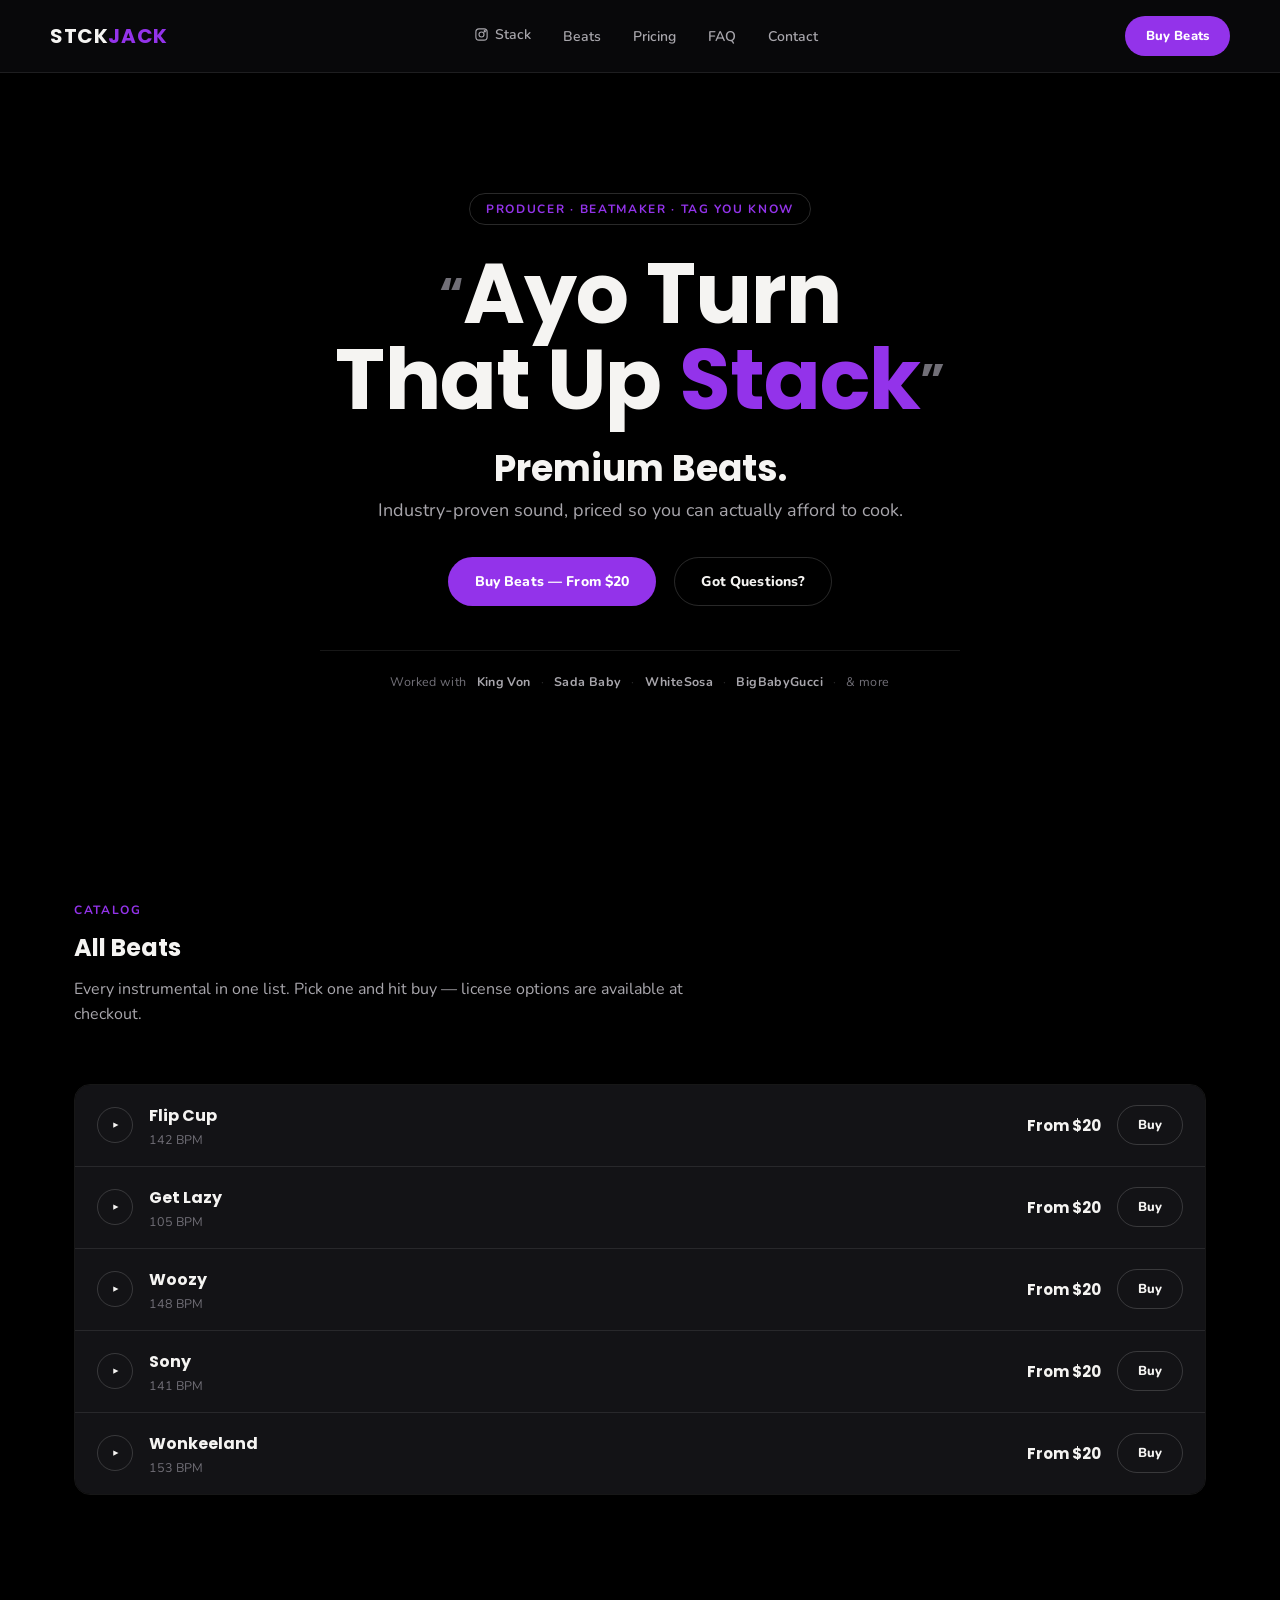
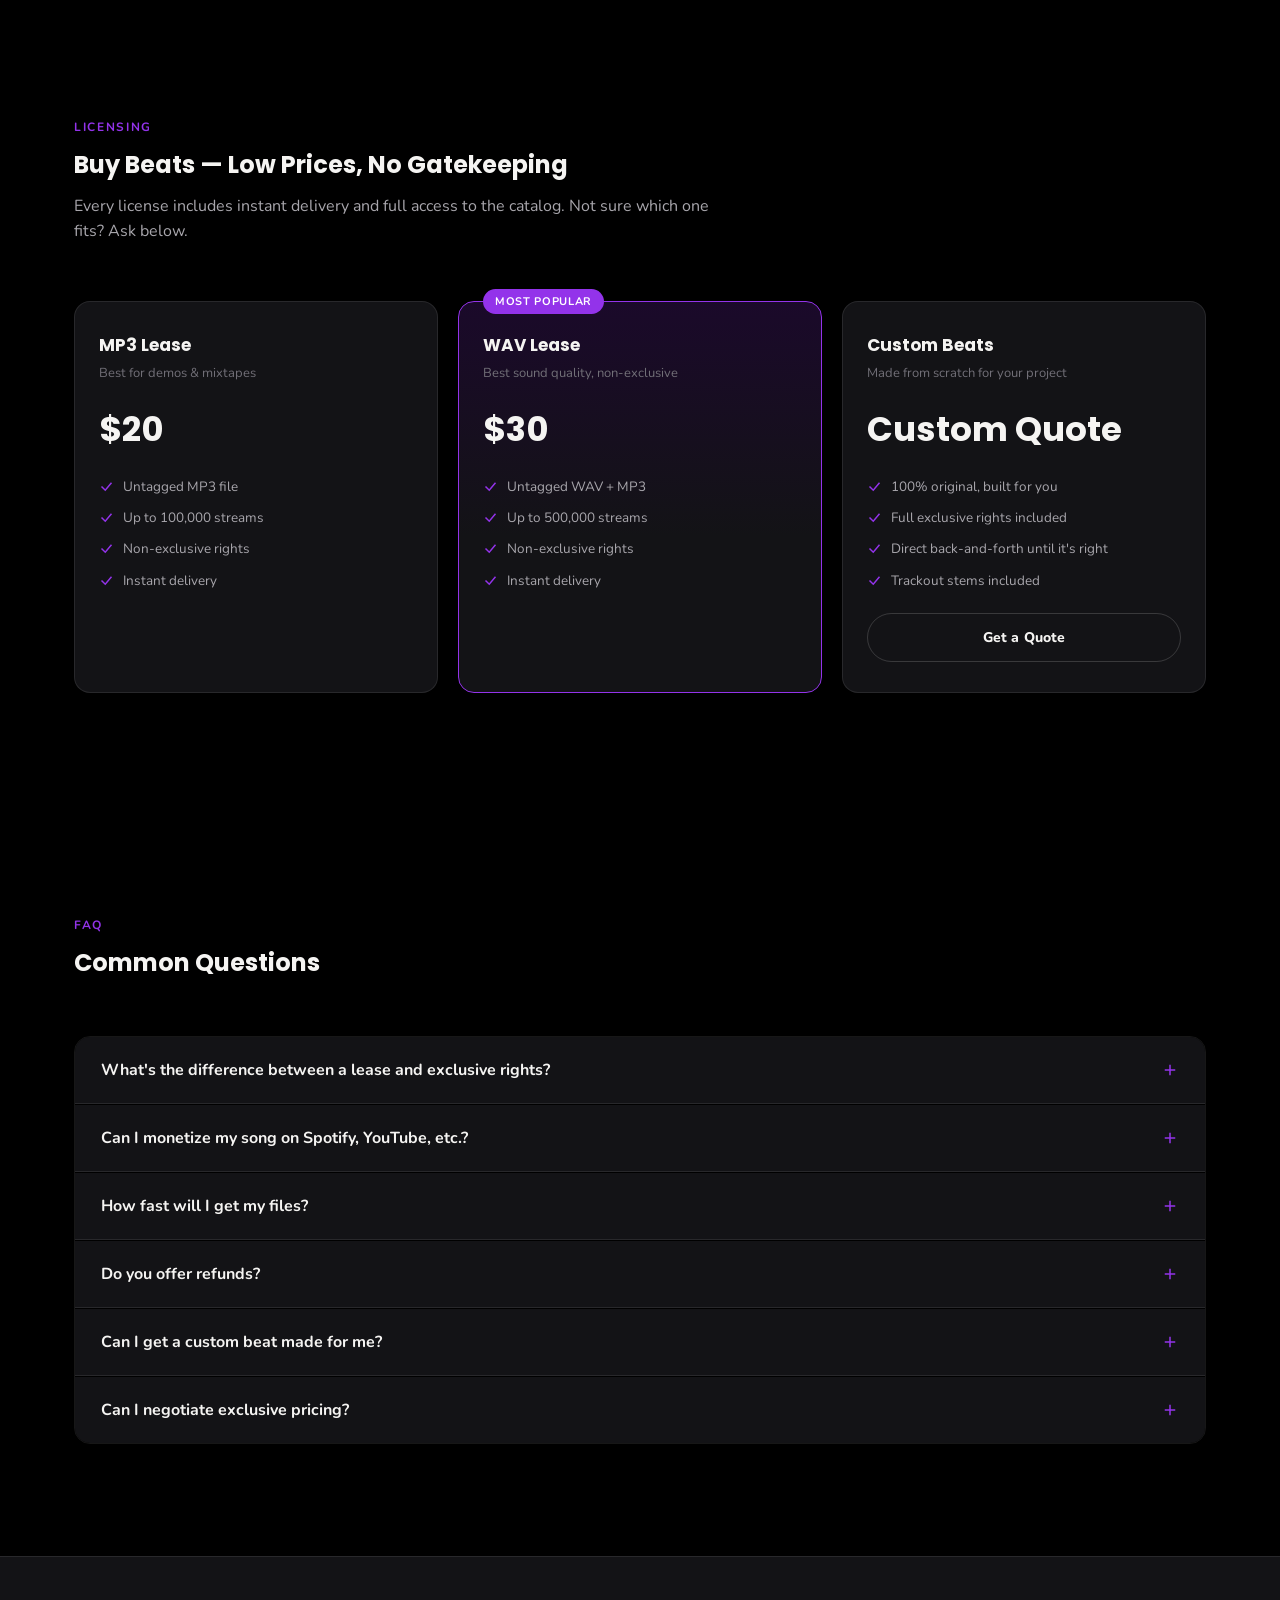
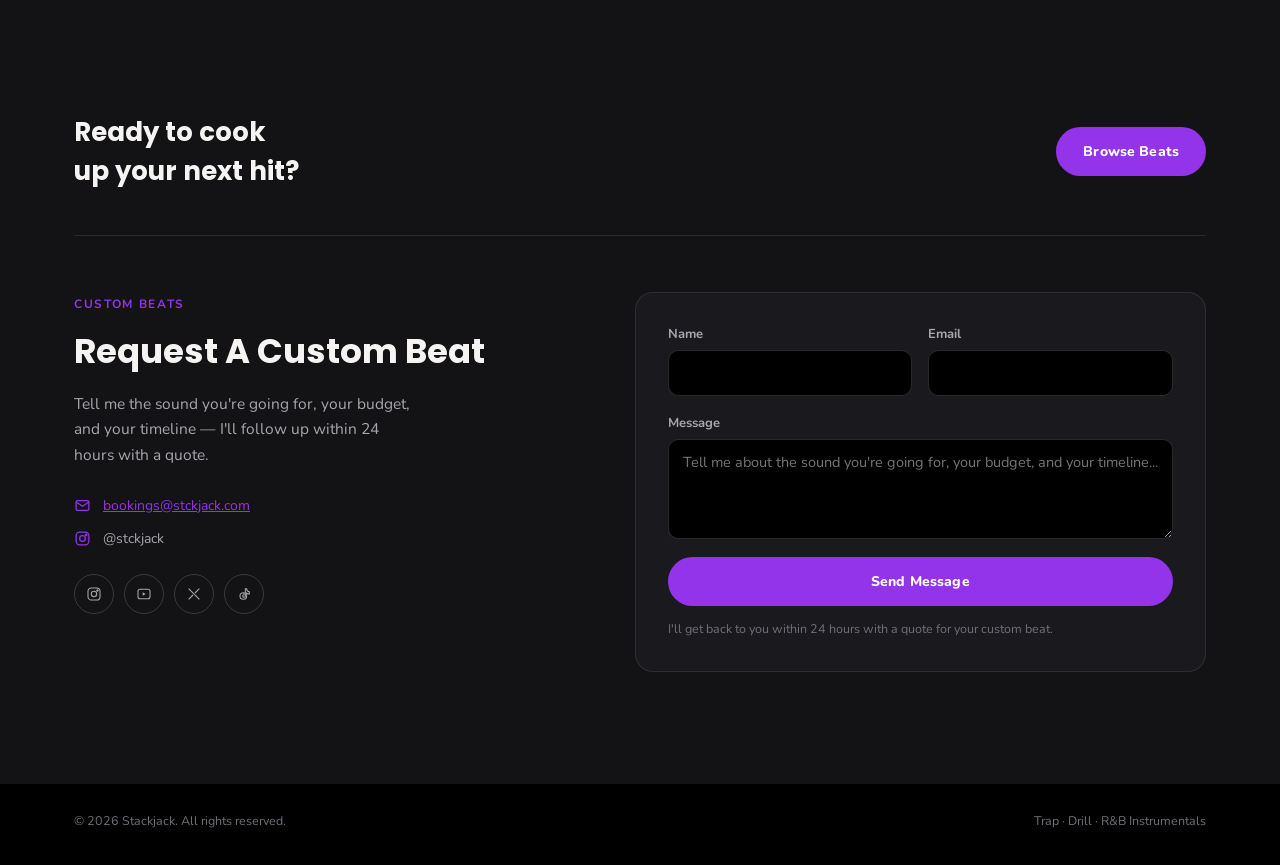
==== index.html @ c74adf78 "Replace placeholder catalog with real tracks and playable previews Swaps the 6 placeholder beats for" ====
<!doctype html>
<html lang="en">
<head>
<meta charset="utf-8">
<meta name="viewport" content="width=device-width, initial-scale=1">
<title>Stackjack Beats</title>
<meta name="description" content="Trap, drill &amp; R&amp;B beats. Low prices, industry-proven sound.">
<link rel="preconnect" href="https://fonts.googleapis.com">
<link rel="stylesheet" href="https://fonts.googleapis.com/css2?family=Poppins:wght@500;600;700;800&family=Nunito:wght@400;600;700;800&display=swap">
<style>
  :root{
    --ink:#000000;
    --panel:#131316;
    --card:#1a1a1e;
    --card-hover:#1f1f24;
    --line:rgba(255,255,255,.09);
    --line-strong:rgba(255,255,255,.16);
    --paper:#f5f4f2;
    --smoke:#a8a6ac;
    --ash:#716f77;
    --accent:#9333ea;
    --accent-soft:rgba(147,51,234,.18);
    --on-accent:#ffffff;
    --success:#3ecf8e;
    --error:#ff6a5c;
    --disp:'Poppins',system-ui,sans-serif;
    --body:'Nunito',system-ui,sans-serif;
    --mono:'Nunito',system-ui,sans-serif;
    --max:1180px;
  }
  *{box-sizing:border-box;}
  html{scroll-behavior:smooth;}
  body{
    margin:0;
    background:var(--ink);
    color:var(--paper);
    font-family:var(--body);
    -webkit-font-smoothing:antialiased;
  }
  @media (prefers-reduced-motion: reduce){
    html{scroll-behavior:auto;}
    *{animation-duration:0.001ms !important; transition-duration:0.001ms !important;}
  }
  h1,h2,h3{font-family:var(--disp); margin:0; text-wrap:balance;}
  p{margin:0;}
  a{color:var(--accent);}
  img,svg{display:block; max-width:100%;}
  button{font-family:inherit;}
  ::selection{background:var(--accent); color:var(--on-accent);}
  :focus-visible{outline:2px solid var(--accent); outline-offset:3px; border-radius:4px;}

  .eyebrow{
    font-family:var(--mono);
    font-size:12px;
    letter-spacing:.14em;
    text-transform:uppercase;
    color:var(--accent);
    font-weight:700;
  }
  .wrap{max-width:var(--max); margin:0 auto; padding:0 24px;}
  .section{padding:112px 24px;}
  .section-head{display:flex; flex-direction:column; gap:12px; max-width:640px; margin-bottom:56px;}
  .section-head p{color:var(--smoke); font-size:16px; line-height:1.6;}

  /* buttons */
  .btn{
    display:inline-flex; align-items:center; justify-content:center; gap:8px;
    border-radius:999px; font-weight:800; font-size:14px; letter-spacing:.01em;
    padding:14px 26px; border:1px solid transparent; cursor:pointer;
    text-decoration:none; white-space:nowrap;
    transition:transform .15s ease, filter .15s ease, border-color .15s ease, background .15s ease, color .15s ease;
  }
  .btn-primary{background:var(--accent); color:var(--on-accent);}
  .btn-primary:hover{filter:brightness(1.1); transform:translateY(-1px);}
  .btn-ghost{background:transparent; color:var(--paper); border-color:var(--line-strong);}
  .btn-ghost:hover{border-color:var(--accent); color:var(--accent);}
  .btn-sm{padding:10px 20px; font-size:13px;}
  .btn-block{width:100%;}
  .btn[disabled]{opacity:.6; cursor:not-allowed; transform:none !important;}

  /* nav */
  .nav{
    position:sticky; top:0; z-index:50;
    display:flex; align-items:center; justify-content:space-between;
    padding:16px 24px; background:rgba(11,11,13,.78); backdrop-filter:blur(10px);
    border-bottom:1px solid var(--line);
  }
  .nav-inner{max-width:var(--max); margin:0 auto; width:100%; display:flex; align-items:center; justify-content:space-between;}
  .logo{font-family:var(--disp); font-weight:700; font-size:20px; letter-spacing:.03em; text-decoration:none;}
  .logo .a{color:var(--paper);}
  .logo .b{color:var(--accent);}
  .nav-links{display:flex; align-items:center; gap:32px; list-style:none; margin:0; padding:0;}
  .nav-links a{color:var(--smoke); text-decoration:none; font-size:14px; font-weight:600;}
  .nav-links a:hover{color:var(--paper);}
  .nav-ig{display:inline-flex; align-items:center; gap:6px;}
  .nav-right{display:flex; align-items:center; gap:24px;}
  .nav-toggle{display:none; background:none; border:none; color:var(--paper); padding:6px;}

  /* hero */
  .hero{
    position:relative; overflow:hidden;
    padding:120px 24px 100px;
    background:var(--ink);
  }
  .hero-inner{position:relative; max-width:800px; margin:0 auto; text-align:center; display:flex; flex-direction:column; align-items:center; gap:26px;}
  .hero-badge{
    display:inline-flex; align-items:center; gap:8px; padding:7px 16px;
    border:1px solid var(--line-strong); border-radius:999px;
  }
  .hero-headline{
    font-size:clamp(40px, 7.4vw, 84px); font-weight:700; line-height:1.02; letter-spacing:-.01em;
  }
  .hero-headline .q{color:var(--ash); font-size:.55em; vertical-align:.28em;}
  .hero-headline .hit{color:var(--accent);}
  .hero-sub{font-size:18px; line-height:1.6; color:var(--smoke); max-width:560px;}
  .hero-sub-lead{
    display:inline-block; margin-bottom:6px;
    font-family:var(--disp); font-size:clamp(26px, 3.6vw, 36px); font-weight:700;
    color:var(--paper); line-height:1.15;
  }
  .hero-ctas{display:flex; align-items:center; gap:18px; flex-wrap:wrap; justify-content:center; margin-top:6px;}
  .hero-cred{
    display:flex; align-items:center; gap:10px; flex-wrap:wrap; justify-content:center;
    font-family:var(--mono); font-size:12.5px; letter-spacing:.03em; color:var(--ash);
    margin-top:18px; padding-top:22px; border-top:1px solid var(--line); width:100%; max-width:640px;
  }
  .hero-cred b{color:var(--smoke); font-weight:700;}
  .hero-cred .dot{color:var(--line-strong);}

  /* beats list */
  .beats-list{display:flex; flex-direction:column; border:1px solid var(--line); border-radius:16px; overflow:hidden;}
  .beat-row{
    display:flex; align-items:center; gap:16px;
    padding:18px 22px; background:var(--panel); border-bottom:1px solid var(--line);
  }
  .beat-row:last-child{border-bottom:none;}
  .beat-row-play{
    flex-shrink:0; width:36px; height:36px; border-radius:50%;
    border:1.5px solid var(--line-strong); color:var(--paper);
    background:transparent; padding:0; cursor:pointer;
    display:flex; align-items:center; justify-content:center;
    transition:border-color .15s ease, color .15s ease;
  }
  .beat-row-play:hover{border-color:var(--accent); color:var(--accent);}
  .beat-row-info{flex:1; min-width:0; display:flex; flex-direction:column; gap:3px;}
  .beat-row-title{font-family:var(--disp); font-weight:700; font-size:16px; color:var(--paper);}
  .beat-row-tags{font-size:12.5px; color:var(--ash);}
  .beat-row-price{font-family:var(--disp); font-weight:700; font-size:15px; color:var(--paper); white-space:nowrap;}

  /* pricing */
  .pricing-grid{display:grid; grid-template-columns:repeat(3, minmax(0,1fr)); gap:20px;}
  .price-card{
    position:relative; background:var(--panel); border:1px solid var(--line); border-radius:16px;
    padding:30px 24px; display:flex; flex-direction:column; gap:22px;
  }
  .price-card.featured{border-color:var(--accent); background:linear-gradient(180deg, var(--accent-soft), var(--panel) 60%);}
  .price-tag{
    position:absolute; top:-13px; left:24px; background:var(--accent); color:var(--on-accent);
    font-family:var(--mono); font-size:11px; font-weight:700; letter-spacing:.06em;
    padding:5px 12px; border-radius:999px; text-transform:uppercase;
  }
  .price-head h3{font-size:17px; font-weight:700; margin-bottom:6px;}
  .price-head .note{font-size:13px; color:var(--ash);}
  .price-amount{font-family:var(--disp); font-size:34px; font-weight:700;}
  .price-amount span{font-family:var(--body); font-size:14px; color:var(--ash); font-weight:600;}
  .price-features{list-style:none; margin:0; padding:0; display:flex; flex-direction:column; gap:11px;}
  .price-features li{display:flex; align-items:flex-start; gap:9px; font-size:13.5px; color:var(--smoke); line-height:1.5;}
  .price-features svg{flex-shrink:0; margin-top:2px; color:var(--accent);}

  /* faq */
  .faq-list{display:flex; flex-direction:column; gap:1px; border:1px solid var(--line); border-radius:16px; overflow:hidden;}
  .faq-item{background:var(--panel); border-bottom:1px solid var(--line);}
  .faq-item:last-child{border-bottom:none;}
  .faq-q{
    width:100%; text-align:left; background:none; border:none; color:var(--paper);
    display:flex; align-items:center; justify-content:space-between; gap:16px;
    padding:22px 26px; font-size:16px; font-weight:700; cursor:pointer;
  }
  .faq-q svg{flex-shrink:0; color:var(--accent); transition:transform .2s ease;}
  .faq-item[data-open="true"] .faq-q svg{transform:rotate(45deg);}
  .faq-a{max-height:0; overflow:hidden; transition:max-height .25s ease;}
  .faq-a-inner{padding:0 26px 24px; font-size:14.5px; color:var(--smoke); line-height:1.65; max-width:74ch;}

  /* contact / footer */
  .contact-section{background:var(--panel); border-top:1px solid var(--line);}
  .contact-grid{display:grid; grid-template-columns:1fr 1.15fr; gap:64px;}
  .contact-copy h2{font-size:clamp(26px,3.2vw,34px); margin-bottom:14px;}
  .contact-copy p{color:var(--smoke); font-size:15.5px; line-height:1.65; margin-bottom:28px; max-width:38ch;}
  .contact-detail{display:flex; align-items:center; gap:12px; font-size:14px; color:var(--smoke); margin-bottom:14px;}
  .contact-detail svg{color:var(--accent); flex-shrink:0;}
  .social-row{display:flex; gap:10px; margin-top:26px;}
  .social-btn{
    width:40px; height:40px; border-radius:50%; border:1px solid var(--line-strong);
    display:flex; align-items:center; justify-content:center; color:var(--smoke); text-decoration:none;
    transition:border-color .15s ease, color .15s ease;
  }
  .social-btn:hover{border-color:var(--accent); color:var(--accent);}

  .form-card{background:var(--card); border:1px solid var(--line); border-radius:18px; padding:32px;}
  .field{display:flex; flex-direction:column; gap:7px; margin-bottom:18px;}
  .field label{font-size:13px; font-weight:700; color:var(--smoke);}
  .field input, .field select, .field textarea{
    background:var(--ink); border:1px solid var(--line-strong); border-radius:10px;
    padding:12px 14px; color:var(--paper); font-family:inherit; font-size:14.5px;
  }
  .field input:focus, .field select:focus, .field textarea:focus{border-color:var(--accent); outline:none;}
  .field textarea{resize:vertical; min-height:100px;}
  .field-row{display:grid; grid-template-columns:1fr 1fr; gap:16px;}
  .form-note{font-size:12.5px; color:var(--ash); margin-top:14px; line-height:1.5;}
  .form-status{font-size:14px; font-weight:600; margin-top:14px; display:none; padding:12px 14px; border-radius:10px;}
  .form-status.show{display:block;}
  .form-status.ok{background:rgba(62,207,142,.12); color:var(--success);}
  .form-status.err{background:rgba(255,106,92,.12); color:var(--error);}
  .hp{position:absolute; left:-9999px; width:1px; height:1px; overflow:hidden;}

  .footer-cta{
    display:flex; align-items:center; justify-content:space-between; gap:20px; flex-wrap:wrap;
    padding:44px 0; border-bottom:1px solid var(--line);
  }
  .footer-cta h3{font-size:clamp(20px,2.4vw,26px); max-width:420px;}
  .footer-bottom{
    display:flex; align-items:center; justify-content:space-between; gap:16px; flex-wrap:wrap;
    padding-top:28px; font-size:12.5px; color:var(--ash);
  }
  footer .wrap{padding-top:0; padding-bottom:36px;}

  @media (max-width:980px){
    .pricing-grid{grid-template-columns:1fr 1fr;}
    .contact-grid{grid-template-columns:1fr; gap:40px;}
  }
  @media (max-width:720px){
    .nav-links{display:none;}
    .section{padding:80px 20px;}
    .pricing-grid{grid-template-columns:1fr;}
    .field-row{grid-template-columns:1fr;}
    .hero{padding:100px 20px 72px;}
    .beat-row{flex-wrap:wrap; padding:16px 18px;}
    .beat-row-info{min-width:140px;}
    .beat-row-price{margin-left:auto;}
  }
</style>
</head>
<body>
<nav class="nav">
  <div class="nav-inner">
    <a href="#top" class="logo"><span class="a">STCK</span><span class="b">JACK</span></a>
    <ul class="nav-links">
      <li>
        <a href="https://www.instagram.com/stckjack" target="_blank" rel="noopener" class="nav-ig">
          <svg width="15" height="15" viewBox="0 0 24 24" fill="none" stroke="currentColor" stroke-width="1.8"><rect x="3" y="3" width="18" height="18" rx="5"/><circle cx="12" cy="12" r="4"/><circle cx="17.2" cy="6.8" r="1"/></svg>
          Stack
        </a>
      </li>
      <li><a href="#beats">Beats</a></li>
      <li><a href="#pricing">Pricing</a></li>
      <li><a href="#faq">FAQ</a></li>
      <li><a href="#contact">Contact</a></li>
    </ul>
    <div class="nav-right">
      <a href="#beats" class="btn btn-primary btn-sm">Buy Beats</a>
    </div>
  </div>
</nav>

<header class="hero" id="top">
  <div class="hero-inner">
    <div class="hero-badge">
      <span class="eyebrow" style="padding:0;">Producer &middot; Beatmaker &middot; Tag You Know</span>
    </div>
    <h1 class="hero-headline">
      <span class="q">&ldquo;</span>Ayo Turn That Up <span class="hit">Stack</span><span class="q">&rdquo;</span>
    </h1>
    <p class="hero-sub"><span class="hero-sub-lead">Premium Beats.</span><br>Industry-proven sound, priced so you can actually afford to cook.</p>
    <div class="hero-ctas">
      <a href="#beats" class="btn btn-primary">Buy Beats &mdash; From $20</a>
      <a href="#faq" class="btn btn-ghost">Got Questions?</a>
    </div>
    <div class="hero-cred">
      <span>Worked with</span>
      <b>King Von</b><span class="dot">&middot;</span>
      <b>Sada Baby</b><span class="dot">&middot;</span>
      <b>WhiteSosa</b><span class="dot">&middot;</span>
      <b>BigBabyGucci</b><span class="dot">&middot;</span>
      <span>&amp; more</span>
    </div>
  </div>
</header>

<section class="section" id="beats">
  <div class="wrap">
    <div class="section-head">
      <span class="eyebrow">Catalog</span>
      <h2>All Beats</h2>
      <p>Every instrumental in one list. Pick one and hit buy — license options are available at checkout.</p>
    </div>
    <div class="beats-list">
      <!--
        ADD A BEAT: copy one .beat-row block (from <div class="beat-row"> to
        its closing </div>) and edit these spots:
          1. beat-row-title   -> the beat's name
          2. beat-row-tags    -> genre · BPM · key
          3. beat-row-price   -> what shows in the list
          4. data-beat        -> same name as the title (used in the email fallback below)
          5. data-checkout    -> paste a Stripe Payment Link / Gumroad / Payhip URL here
                                 for that beat. Leave it "" and Buy opens an email to
                                 bookings@stckjack.com until you add one.
          6. audio preview    -> replace the base64 after "data:audio/mpeg;base64," on
                                 the <audio> tag with a short (15-20s) MP3 clip encoded
                                 as base64. In a terminal: base64 -w 0 clip.mp3
                                 Keep clips short and MP3-only -- this embeds every
                                 preview directly in the page, so a longer clip or a
                                 WAV file makes the file noticeably heavier.
        Paste new blocks in any order — nothing else needs updating.
      -->
      <div class="beat-row">
        <button type="button" class="beat-row-play js-play" aria-label="Play preview of Flip Cup"><svg class="icon-play" width="14" height="14" viewBox="0 0 24 24" fill="none"><path d="M9 7.5L18 12L9 16.5V7.5Z" fill="currentColor"/></svg><svg class="icon-pause" width="14" height="14" viewBox="0 0 24 24" fill="none" style="display:none"><rect x="7" y="6" width="4" height="12" fill="currentColor"/><rect x="14" y="6" width="4" height="12" fill="currentColor"/></svg></button>
        <audio class="beat-audio" preload="none" src="[data-uri]"></audio>
        <div class="beat-row-info">
          <span class="beat-row-title">Flip Cup</span>
          <span class="beat-row-tags">142 BPM</span>
        </div>
        <span class="beat-row-price">From $20</span>
        <button type="button" class="btn btn-ghost btn-sm js-buy-track" data-beat="Flip Cup" data-checkout="">Buy</button>
      </div>
      <div class="beat-row">
        <button type="button" class="beat-row-play js-play" aria-label="Play preview of Get Lazy"><svg class="icon-play" width="14" height="14" viewBox="0 0 24 24" fill="none"><path d="M9 7.5L18 12L9 16.5V7.5Z" fill="currentColor"/></svg><svg class="icon-pause" width="14" height="14" viewBox="0 0 24 24" fill="none" style="display:none"><rect x="7" y="6" width="4" height="12" fill="currentColor"/><rect x="14" y="6" width="4" height="12" fill="currentColor"/></svg></button>
        <audio class="beat-audio" preload="none" src="[data-uri]"></audio>
        <div class="beat-row-info">
          <span class="beat-row-title">Get Lazy</span>
          <span class="beat-row-tags">105 BPM</span>
        </div>
        <span class="beat-row-price">From $20</span>
        <button type="button" class="btn btn-ghost btn-sm js-buy-track" data-beat="Get Lazy" data-checkout="">Buy</button>
      </div>
      <div class="beat-row">
        <button type="button" class="beat-row-play js-play" aria-label="Play preview of Woozy"><svg class="icon-play" width="14" height="14" viewBox="0 0 24 24" fill="none"><path d="M9 7.5L18 12L9 16.5V7.5Z" fill="currentColor"/></svg><svg class="icon-pause" width="14" height="14" viewBox="0 0 24 24" fill="none" style="display:none"><rect x="7" y="6" width="4" height="12" fill="currentColor"/><rect x="14" y="6" width="4" height="12" fill="currentColor"/></svg></button>
        <audio class="beat-audio" preload="none" src="[data-uri]"></audio>
        <div class="beat-row-info">
          <span class="beat-row-title">Woozy</span>
          <span class="beat-row-tags">148 BPM</span>
        </div>
        <span class="beat-row-price">From $20</span>
        <button type="button" class="btn btn-ghost btn-sm js-buy-track" data-beat="Woozy" data-checkout="">Buy</button>
      </div>
      <div class="beat-row">
        <button type="button" class="beat-row-play js-play" aria-label="Play preview of Sony"><svg class="icon-play" width="14" height="14" viewBox="0 0 24 24" fill="none"><path d="M9 7.5L18 12L9 16.5V7.5Z" fill="currentColor"/></svg><svg class="icon-pause" width="14" height="14" viewBox="0 0 24 24" fill="none" style="display:none"><rect x="7" y="6" width="4" height="12" fill="currentColor"/><rect x="14" y="6" width="4" height="12" fill="currentColor"/></svg></button>
        <audio class="beat-audio" preload="none" src="[data-uri]"></audio>
        <div class="beat-row-info">
          <span class="beat-row-title">Sony</span>
          <span class="beat-row-tags">141 BPM</span>
        </div>
        <span class="beat-row-price">From $20</span>
        <button type="button" class="btn btn-ghost btn-sm js-buy-track" data-beat="Sony" data-checkout="">Buy</button>
      </div>
      <div class="beat-row">
        <button type="button" class="beat-row-play js-play" aria-label="Play preview of Wonkeeland"><svg class="icon-play" width="14" height="14" viewBox="0 0 24 24" fill="none"><path d="M9 7.5L18 12L9 16.5V7.5Z" fill="currentColor"/></svg><svg class="icon-pause" width="14" height="14" viewBox="0 0 24 24" fill="none" style="display:none"><rect x="7" y="6" width="4" height="12" fill="currentColor"/><rect x="14" y="6" width="4" height="12" fill="currentColor"/></svg></button>
        <audio class="beat-audio" preload="none" src="[data-uri]"></audio>
        <div class="beat-row-info">
          <span class="beat-row-title">Wonkeeland</span>
          <span class="beat-row-tags">153 BPM</span>
        </div>
        <span class="beat-row-price">From $20</span>
        <button type="button" class="btn btn-ghost btn-sm js-buy-track" data-beat="Wonkeeland" data-checkout="">Buy</button>
      </div>
    </div>
  </div>
</section>

<section class="section" id="pricing">
  <div class="wrap">
    <div class="section-head">
      <span class="eyebrow">Licensing</span>
      <h2>Buy Beats — Low Prices, No Gatekeeping</h2>
      <p>Every license includes instant delivery and full access to the catalog. Not sure which one fits? Ask below.</p>
    </div>
    <div class="pricing-grid">
      <div class="price-card">
        <div class="price-head">
          <h3>MP3 Lease</h3>
          <p class="note">Best for demos &amp; mixtapes</p>
        </div>
        <div class="price-amount">$20</div>
        <ul class="price-features">
          <li><svg width="15" height="15" viewBox="0 0 24 24" fill="none" stroke="currentColor" stroke-width="2.4"><path d="M4 12l6 6L20 6"/></svg>Untagged MP3 file</li>
          <li><svg width="15" height="15" viewBox="0 0 24 24" fill="none" stroke="currentColor" stroke-width="2.4"><path d="M4 12l6 6L20 6"/></svg>Up to 100,000 streams</li>
          <li><svg width="15" height="15" viewBox="0 0 24 24" fill="none" stroke="currentColor" stroke-width="2.4"><path d="M4 12l6 6L20 6"/></svg>Non-exclusive rights</li>
          <li><svg width="15" height="15" viewBox="0 0 24 24" fill="none" stroke="currentColor" stroke-width="2.4"><path d="M4 12l6 6L20 6"/></svg>Instant delivery</li>
        </ul>
      </div>

      <div class="price-card featured">
        <span class="price-tag">Most Popular</span>
        <div class="price-head">
          <h3>WAV Lease</h3>
          <p class="note">Best sound quality, non-exclusive</p>
        </div>
        <div class="price-amount">$30</div>
        <ul class="price-features">
          <li><svg width="15" height="15" viewBox="0 0 24 24" fill="none" stroke="currentColor" stroke-width="2.4"><path d="M4 12l6 6L20 6"/></svg>Untagged WAV + MP3</li>
          <li><svg width="15" height="15" viewBox="0 0 24 24" fill="none" stroke="currentColor" stroke-width="2.4"><path d="M4 12l6 6L20 6"/></svg>Up to 500,000 streams</li>
          <li><svg width="15" height="15" viewBox="0 0 24 24" fill="none" stroke="currentColor" stroke-width="2.4"><path d="M4 12l6 6L20 6"/></svg>Non-exclusive rights</li>
          <li><svg width="15" height="15" viewBox="0 0 24 24" fill="none" stroke="currentColor" stroke-width="2.4"><path d="M4 12l6 6L20 6"/></svg>Instant delivery</li>
        </ul>
      </div>

      <div class="price-card">
        <div class="price-head">
          <h3>Custom Beats</h3>
          <p class="note">Made from scratch for your project</p>
        </div>
        <div class="price-amount">Custom Quote</div>
        <ul class="price-features">
          <li><svg width="15" height="15" viewBox="0 0 24 24" fill="none" stroke="currentColor" stroke-width="2.4"><path d="M4 12l6 6L20 6"/></svg>100% original, built for you</li>
          <li><svg width="15" height="15" viewBox="0 0 24 24" fill="none" stroke="currentColor" stroke-width="2.4"><path d="M4 12l6 6L20 6"/></svg>Full exclusive rights included</li>
          <li><svg width="15" height="15" viewBox="0 0 24 24" fill="none" stroke="currentColor" stroke-width="2.4"><path d="M4 12l6 6L20 6"/></svg>Direct back-and-forth until it's right</li>
          <li><svg width="15" height="15" viewBox="0 0 24 24" fill="none" stroke="currentColor" stroke-width="2.4"><path d="M4 12l6 6L20 6"/></svg>Trackout stems included</li>
        </ul>
        <button type="button" class="btn btn-ghost btn-block js-buy" data-license="Custom Beats">Get a Quote</button>
      </div>
    </div>
  </div>
</section>

<section class="section" id="faq">
  <div class="wrap">
    <div class="section-head">
      <span class="eyebrow">FAQ</span>
      <h2>Common Questions</h2>
    </div>
    <div class="faq-list">
      <div class="faq-item" data-open="false">
        <button type="button" class="faq-q">What's the difference between a lease and exclusive rights?
          <svg width="18" height="18" viewBox="0 0 24 24" fill="none" stroke="currentColor" stroke-width="2"><path d="M12 5v14M5 12h14"/></svg>
        </button>
        <div class="faq-a"><div class="faq-a-inner">A lease gives you non-exclusive use of a beat up to a set stream/sale cap — other artists can still license the same instrumental. Exclusive rights pull the beat from the store entirely and sell it to you only, with full ownership.</div></div>
      </div>
      <div class="faq-item" data-open="false">
        <button type="button" class="faq-q">Can I monetize my song on Spotify, YouTube, etc.?
          <svg width="18" height="18" viewBox="0 0 24 24" fill="none" stroke="currentColor" stroke-width="2"><path d="M12 5v14M5 12h14"/></svg>
        </button>
        <div class="faq-a"><div class="faq-a-inner">Yes. Every license — lease or exclusive — includes commercial use rights, so you can release, distribute, and monetize your song on any platform.</div></div>
      </div>
      <div class="faq-item" data-open="false">
        <button type="button" class="faq-q">How fast will I get my files?
          <svg width="18" height="18" viewBox="0 0 24 24" fill="none" stroke="currentColor" stroke-width="2"><path d="M12 5v14M5 12h14"/></svg>
        </button>
        <div class="faq-a"><div class="faq-a-inner">Instantly. Once your order is confirmed you'll get a secure download link by email — no waiting on manual delivery.</div></div>
      </div>
      <div class="faq-item" data-open="false">
        <button type="button" class="faq-q">Do you offer refunds?
          <svg width="18" height="18" viewBox="0 0 24 24" fill="none" stroke="currentColor" stroke-width="2"><path d="M12 5v14M5 12h14"/></svg>
        </button>
        <div class="faq-a"><div class="faq-a-inner">Because files are delivered digitally, sales are final once a download link is sent. Message me before buying if you want to make sure a beat's the right fit first.</div></div>
      </div>
      <div class="faq-item" data-open="false">
        <button type="button" class="faq-q">Can I get a custom beat made for me?
          <svg width="18" height="18" viewBox="0 0 24 24" fill="none" stroke="currentColor" stroke-width="2"><path d="M12 5v14M5 12h14"/></svg>
        </button>
        <div class="faq-a"><div class="faq-a-inner">Absolutely — use the contact form below and let me know the sound you're going for, your budget, and your timeline.</div></div>
      </div>
      <div class="faq-item" data-open="false">
        <button type="button" class="faq-q">Can I negotiate exclusive pricing?
          <svg width="18" height="18" viewBox="0 0 24 24" fill="none" stroke="currentColor" stroke-width="2"><path d="M12 5v14M5 12h14"/></svg>
        </button>
        <div class="faq-a"><div class="faq-a-inner">Exclusive pricing depends on the beat and how it's already been used. Send a message with the beat name and I'll get back to you with a quote.</div></div>
      </div>
    </div>
  </div>
</section>

<section class="section contact-section" id="contact">
  <div class="wrap">
    <div class="footer-cta">
      <h3>Ready to cook up your next hit?</h3>
      <a href="#beats" class="btn btn-primary">Browse Beats</a>
    </div>
    <div class="contact-grid" style="margin-top:56px;">
      <div class="contact-copy">
        <span class="eyebrow">Custom Beats</span>
        <h2 style="margin-top:12px;">Request A Custom Beat</h2>
        <p>Tell me the sound you're going for, your budget, and your timeline — I'll follow up within 24 hours with a quote.</p>
        <div class="contact-detail">
          <svg width="17" height="17" viewBox="0 0 24 24" fill="none" stroke="currentColor" stroke-width="1.8"><rect x="3" y="5" width="18" height="14" rx="2"/><path d="M3 7l9 6 9-6"/></svg>
          <a href="mailto:bookings@stckjack.com">bookings@stckjack.com</a>
        </div>
        <div class="contact-detail">
          <svg width="17" height="17" viewBox="0 0 24 24" fill="none" stroke="currentColor" stroke-width="1.8"><rect x="3" y="3" width="18" height="18" rx="5"/><circle cx="12" cy="12" r="4"/><circle cx="17.2" cy="6.8" r="1"/></svg>
          <span>@stckjack</span>
        </div>
        <div class="social-row">
          <a href="#" class="social-btn" aria-label="Instagram">
            <svg width="16" height="16" viewBox="0 0 24 24" fill="none" stroke="currentColor" stroke-width="1.6"><rect x="3" y="3" width="18" height="18" rx="5"/><circle cx="12" cy="12" r="4"/><circle cx="17.2" cy="6.8" r="1"/></svg>
          </a>
          <a href="#" class="social-btn" aria-label="YouTube">
            <svg width="16" height="16" viewBox="0 0 24 24" fill="none" stroke="currentColor" stroke-width="1.6"><rect x="3" y="5" width="18" height="14" rx="3"/><path d="M10 9.5L14.5 12L10 14.5V9.5Z" fill="currentColor" stroke="none"/></svg>
          </a>
          <a href="#" class="social-btn" aria-label="X">
            <svg width="16" height="16" viewBox="0 0 24 24" fill="none" stroke="currentColor" stroke-width="1.6"><path d="M4 20L10.5 13.5M20 4L13.5 10.5M4 4L20 20"/></svg>
          </a>
          <a href="#" class="social-btn" aria-label="TikTok">
            <svg width="16" height="16" viewBox="0 0 24 24" fill="none" stroke="currentColor" stroke-width="1.6"><path d="M16 4c0 2.5 1.8 4.3 4 4.5V12c-1.5 0-2.9-.5-4-1.4V15a5 5 0 1 1-5-5c.3 0 .7 0 1 .1V13a2 2 0 1 0 2 2V4h2Z"/></svg>
          </a>
        </div>
      </div>

      <form class="form-card" id="contact-form">
        <input type="text" name="_gotcha" class="hp" tabindex="-1" autocomplete="off">
        <div class="field-row">
          <div class="field">
            <label for="f-name">Name</label>
            <input id="f-name" name="name" type="text" required autocomplete="name">
          </div>
          <div class="field">
            <label for="f-email">Email</label>
            <input id="f-email" name="email" type="email" required autocomplete="email">
          </div>
        </div>
        <div class="field">
          <label for="f-message">Message</label>
          <textarea id="f-message" name="message" required placeholder="Tell me about the sound you're going for, your budget, and your timeline..."></textarea>
        </div>
        <button type="submit" class="btn btn-primary btn-block" id="f-submit">Send Message</button>
        <div class="form-status" id="f-status" role="status"></div>
        <p class="form-note">I'll get back to you within 24 hours with a quote for your custom beat.</p>
      </form>
    </div>
  </div>
</section>

<footer>
  <div class="wrap">
    <div class="footer-bottom">
      <span>&copy; 2026 Stackjack. All rights reserved.</span>
      <span>Trap &middot; Drill &middot; R&amp;B Instrumentals</span>
    </div>
  </div>
</footer>

<script>
  // FAQ accordion
  document.querySelectorAll('.faq-item').forEach(function(item){
    var btn = item.querySelector('.faq-q');
    var panel = item.querySelector('.faq-a');
    btn.addEventListener('click', function(){
      var isOpen = item.getAttribute('data-open') === 'true';
      document.querySelectorAll('.faq-item').forEach(function(other){
        other.setAttribute('data-open', 'false');
        other.querySelector('.faq-a').style.maxHeight = null;
      });
      if(!isOpen){
        item.setAttribute('data-open', 'true');
        panel.style.maxHeight = panel.scrollHeight + 'px';
      }
    });
  });

  // Pricing "Get a Quote" (Custom Beats) -> scroll to the contact form
  document.querySelectorAll('.js-buy').forEach(function(btn){
    btn.addEventListener('click', function(){
      document.getElementById('contact-form').scrollIntoView({ behavior: 'smooth', block: 'center' });
      document.getElementById('f-name').focus({ preventScroll: true });
    });
  });

  // Beat row play/pause preview -> only one plays at a time
  document.querySelectorAll('.js-play').forEach(function(btn){
    var audio = btn.nextElementSibling;
    var iconPlay = btn.querySelector('.icon-play');
    var iconPause = btn.querySelector('.icon-pause');
    btn.addEventListener('click', function(){
      if (audio.paused) {
        document.querySelectorAll('audio.beat-audio').forEach(function(a){
          if (a !== audio) { a.pause(); a.currentTime = 0; }
        });
        audio.play();
      } else {
        audio.pause();
      }
    });
    audio.addEventListener('play', function(){ iconPlay.style.display = 'none'; iconPause.style.display = ''; });
    audio.addEventListener('pause', function(){ iconPlay.style.display = ''; iconPause.style.display = 'none'; });
    audio.addEventListener('ended', function(){ iconPlay.style.display = ''; iconPause.style.display = 'none'; });
  });

  // Beat list "Buy" -> go straight to checkout. The contact form is for
  // Custom Beats requests only, so a beat with no checkout link yet falls
  // back to email instead of the form.
  document.querySelectorAll('.js-buy-track').forEach(function(btn){
    btn.addEventListener('click', function(){
      var checkoutUrl = btn.getAttribute('data-checkout');
      if (checkoutUrl) {
        window.location.href = checkoutUrl;
        return;
      }
      var beat = btn.getAttribute('data-beat');
      window.location.href = 'mailto:bookings@stckjack.com?subject=' + encodeURIComponent('Buying "' + beat + '"');
    });
  });

  // Contact form submission (Formspree)
  // Replace FORMSPREE_ENDPOINT with your own form endpoint from https://formspree.io
  var FORMSPREE_ENDPOINT = 'https://formspree.io/f/YOUR_FORM_ID';

  var form = document.getElementById('contact-form');
  var statusEl = document.getElementById('f-status');
  var submitBtn = document.getElementById('f-submit');

  form.addEventListener('submit', function(e){
    e.preventDefault();

    if (form._gotcha.value) { return; } // honeypot

    statusEl.className = 'form-status';
    submitBtn.disabled = true;
    submitBtn.textContent = 'Sending...';

    fetch(FORMSPREE_ENDPOINT, {
      method: 'POST',
      headers: { 'Accept': 'application/json' },
      body: new FormData(form)
    }).then(function(res){
      if (res.ok) {
        statusEl.textContent = "Got it — I'll hit you back within 24 hours.";
        statusEl.className = 'form-status show ok';
        form.reset();
      } else {
        throw new Error('Form endpoint not configured');
      }
    }).catch(function(){
      statusEl.textContent = 'Something went wrong sending that — email me directly at bookings@stckjack.com instead.';
      statusEl.className = 'form-status show err';
    }).finally(function(){
      submitBtn.disabled = false;
      submitBtn.textContent = 'Send Message';
    });
  });
</script>
</body>
</html>
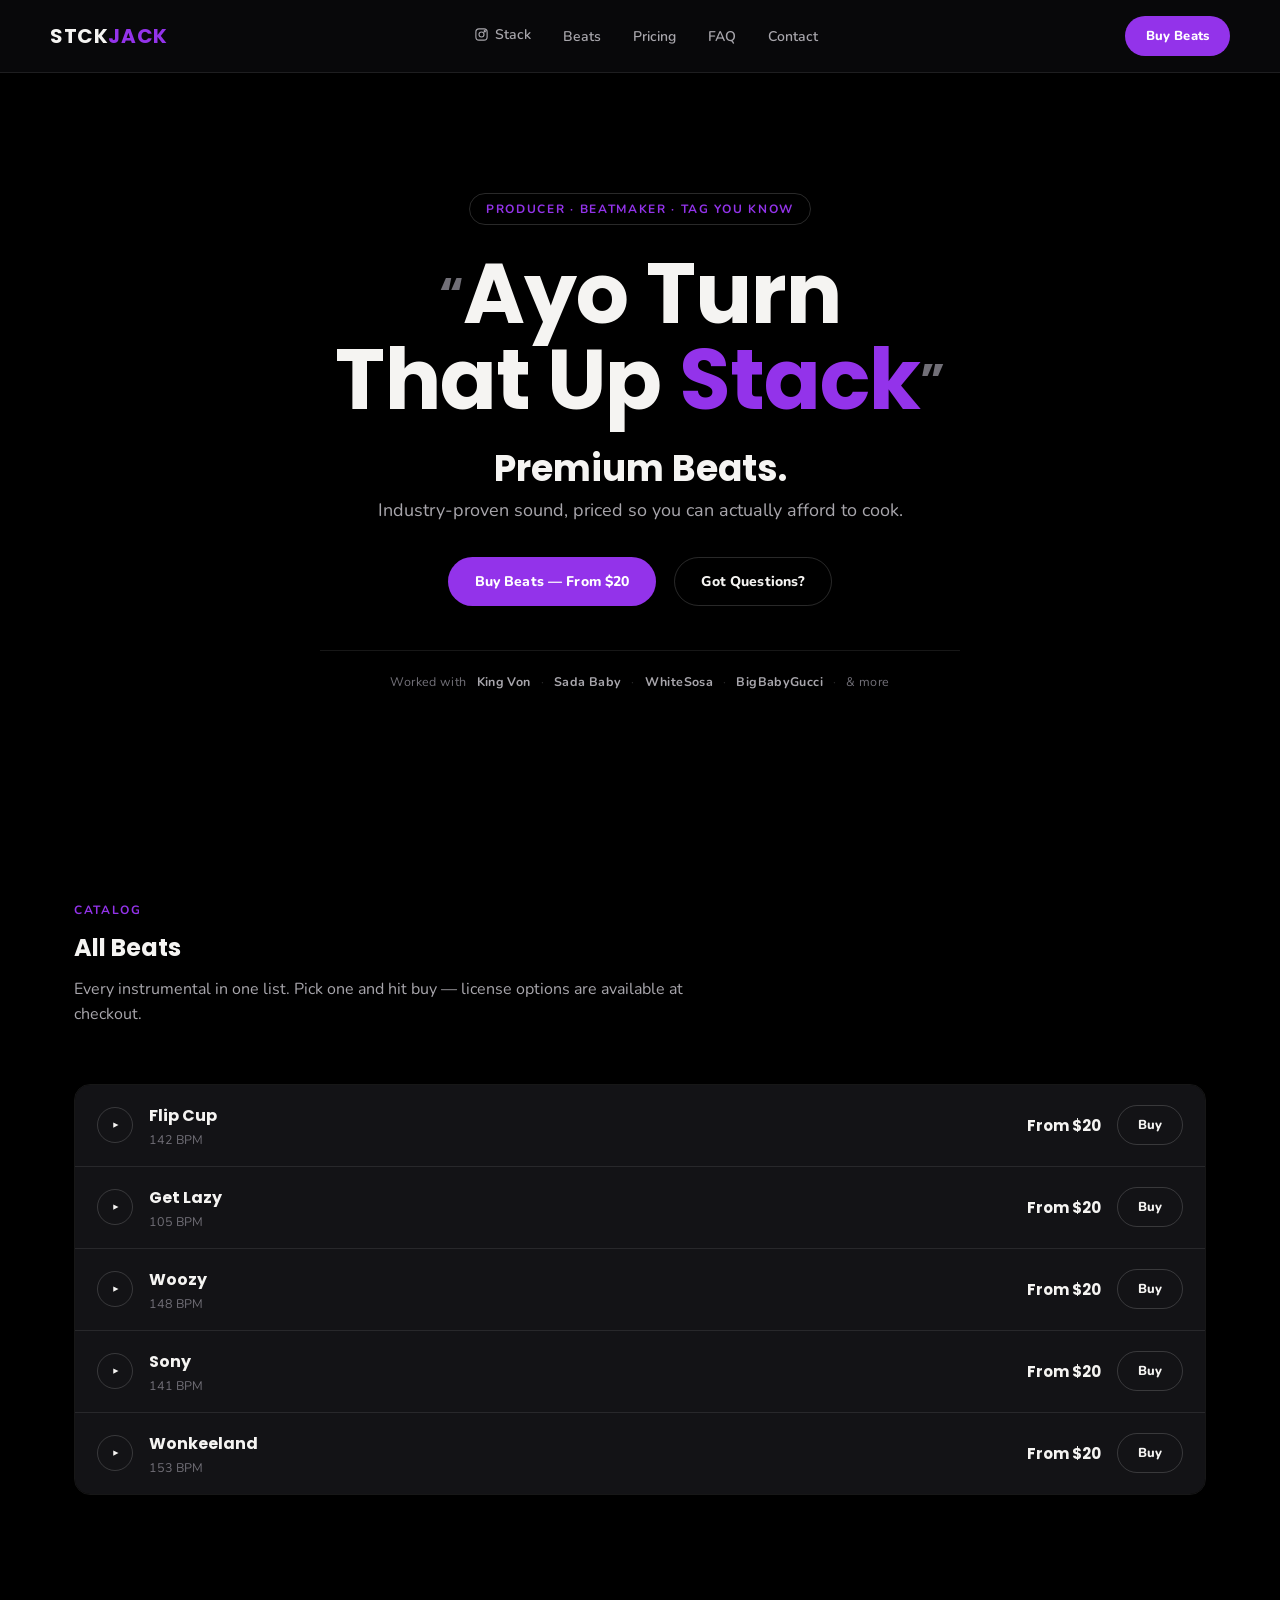
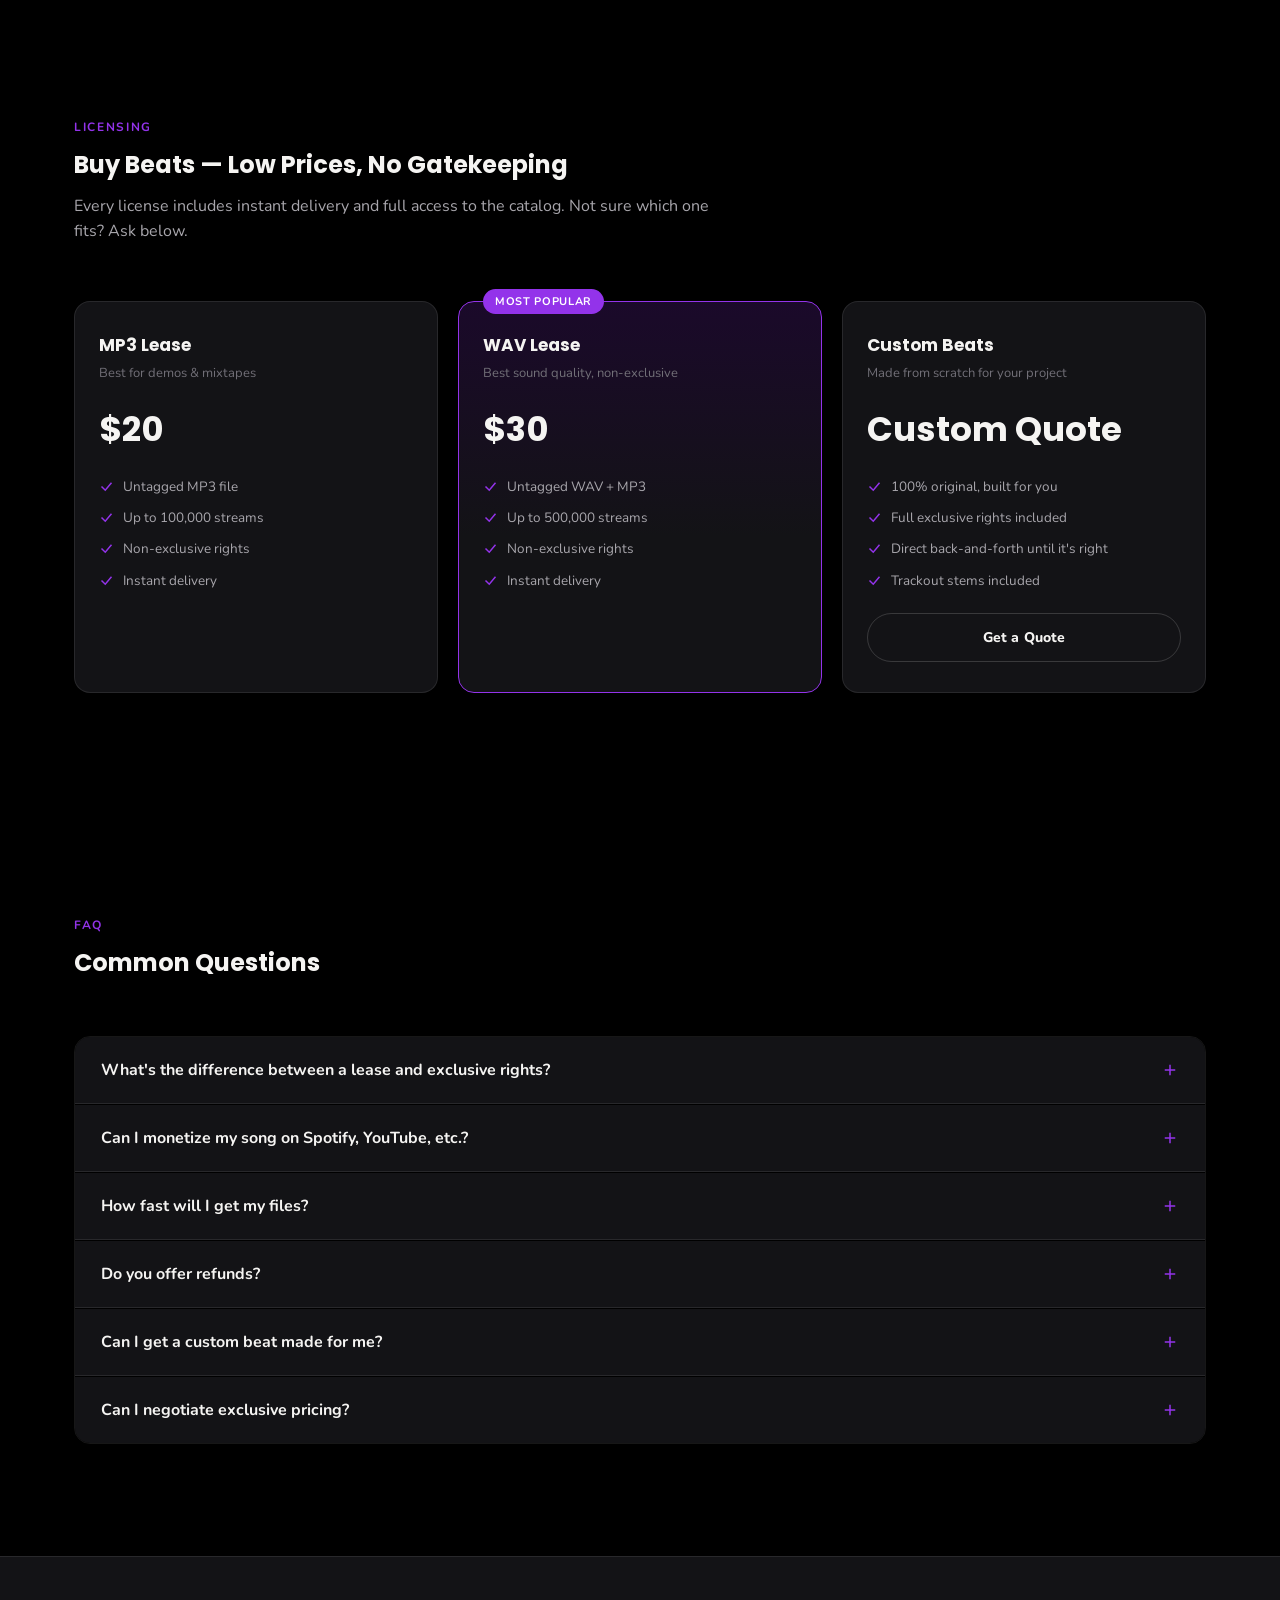
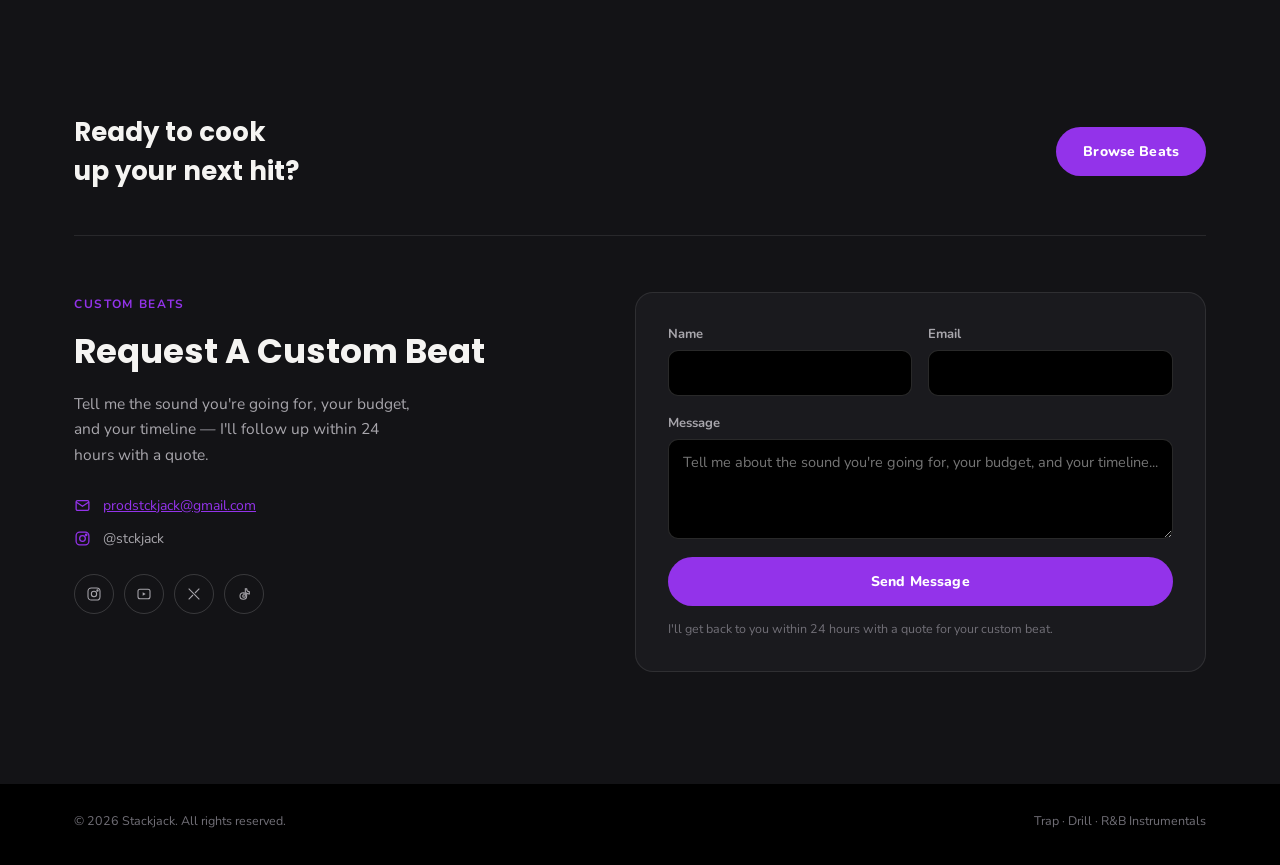
==== commit 8a90c963: "Wire up real contact email and Formspree endpoint" ====
--- a/index.html
+++ b/index.html
@@ -303,7 +303,7 @@
           4. data-beat        -> same name as the title (used in the email fallback below)
           5. data-checkout    -> paste a Stripe Payment Link / Gumroad / Payhip URL here
                                  for that beat. Leave it "" and Buy opens an email to
-                                 bookings@stckjack.com until you add one.
+                                 prodstckjack@gmail.com until you add one.
           6. audio preview    -> replace the base64 after "data:audio/mpeg;base64," on
                                  the <audio> tag with a short (15-20s) MP3 clip encoded
                                  as base64. In a terminal: base64 -w 0 clip.mp3
@@ -481,7 +481,7 @@
         <p>Tell me the sound you're going for, your budget, and your timeline — I'll follow up within 24 hours with a quote.</p>
         <div class="contact-detail">
           <svg width="17" height="17" viewBox="0 0 24 24" fill="none" stroke="currentColor" stroke-width="1.8"><rect x="3" y="5" width="18" height="14" rx="2"/><path d="M3 7l9 6 9-6"/></svg>
-          <a href="mailto:bookings@stckjack.com">bookings@stckjack.com</a>
+          <a href="mailto:prodstckjack@gmail.com">prodstckjack@gmail.com</a>
         </div>
         <div class="contact-detail">
           <svg width="17" height="17" viewBox="0 0 24 24" fill="none" stroke="currentColor" stroke-width="1.8"><rect x="3" y="3" width="18" height="18" rx="5"/><circle cx="12" cy="12" r="4"/><circle cx="17.2" cy="6.8" r="1"/></svg>
@@ -593,13 +593,13 @@
         return;
       }
       var beat = btn.getAttribute('data-beat');
-      window.location.href = 'mailto:bookings@stckjack.com?subject=' + encodeURIComponent('Buying "' + beat + '"');
+      window.location.href = 'mailto:prodstckjack@gmail.com?subject=' + encodeURIComponent('Buying "' + beat + '"');
     });
   });
 
   // Contact form submission (Formspree)
   // Replace FORMSPREE_ENDPOINT with your own form endpoint from https://formspree.io
-  var FORMSPREE_ENDPOINT = 'https://formspree.io/f/YOUR_FORM_ID';
+  var FORMSPREE_ENDPOINT = 'https://formspree.io/f/mnpallye';
 
   var form = document.getElementById('contact-form');
   var statusEl = document.getElementById('f-status');
@@ -627,7 +627,7 @@
         throw new Error('Form endpoint not configured');
       }
     }).catch(function(){
-      statusEl.textContent = 'Something went wrong sending that — email me directly at bookings@stckjack.com instead.';
+      statusEl.textContent = 'Something went wrong sending that — email me directly at prodstckjack@gmail.com instead.';
       statusEl.className = 'form-status show err';
     }).finally(function(){
       submitBtn.disabled = false;
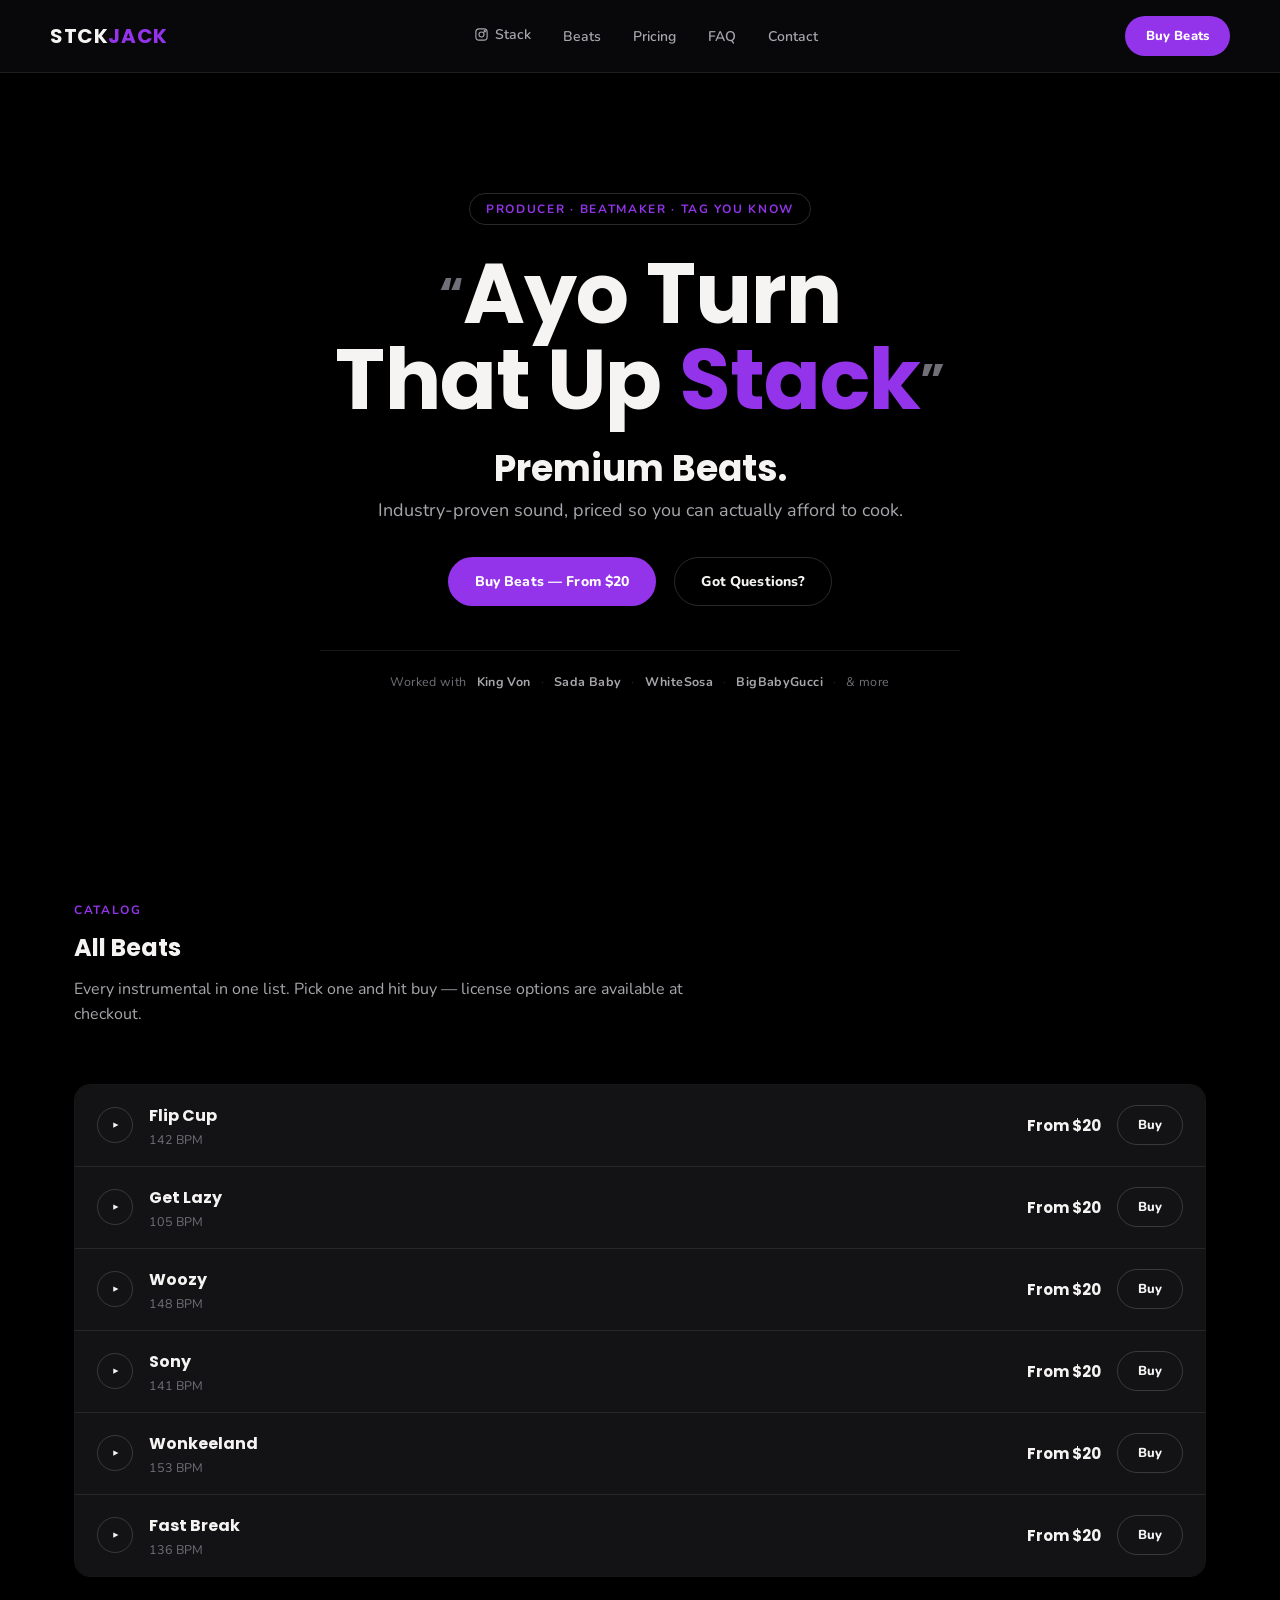
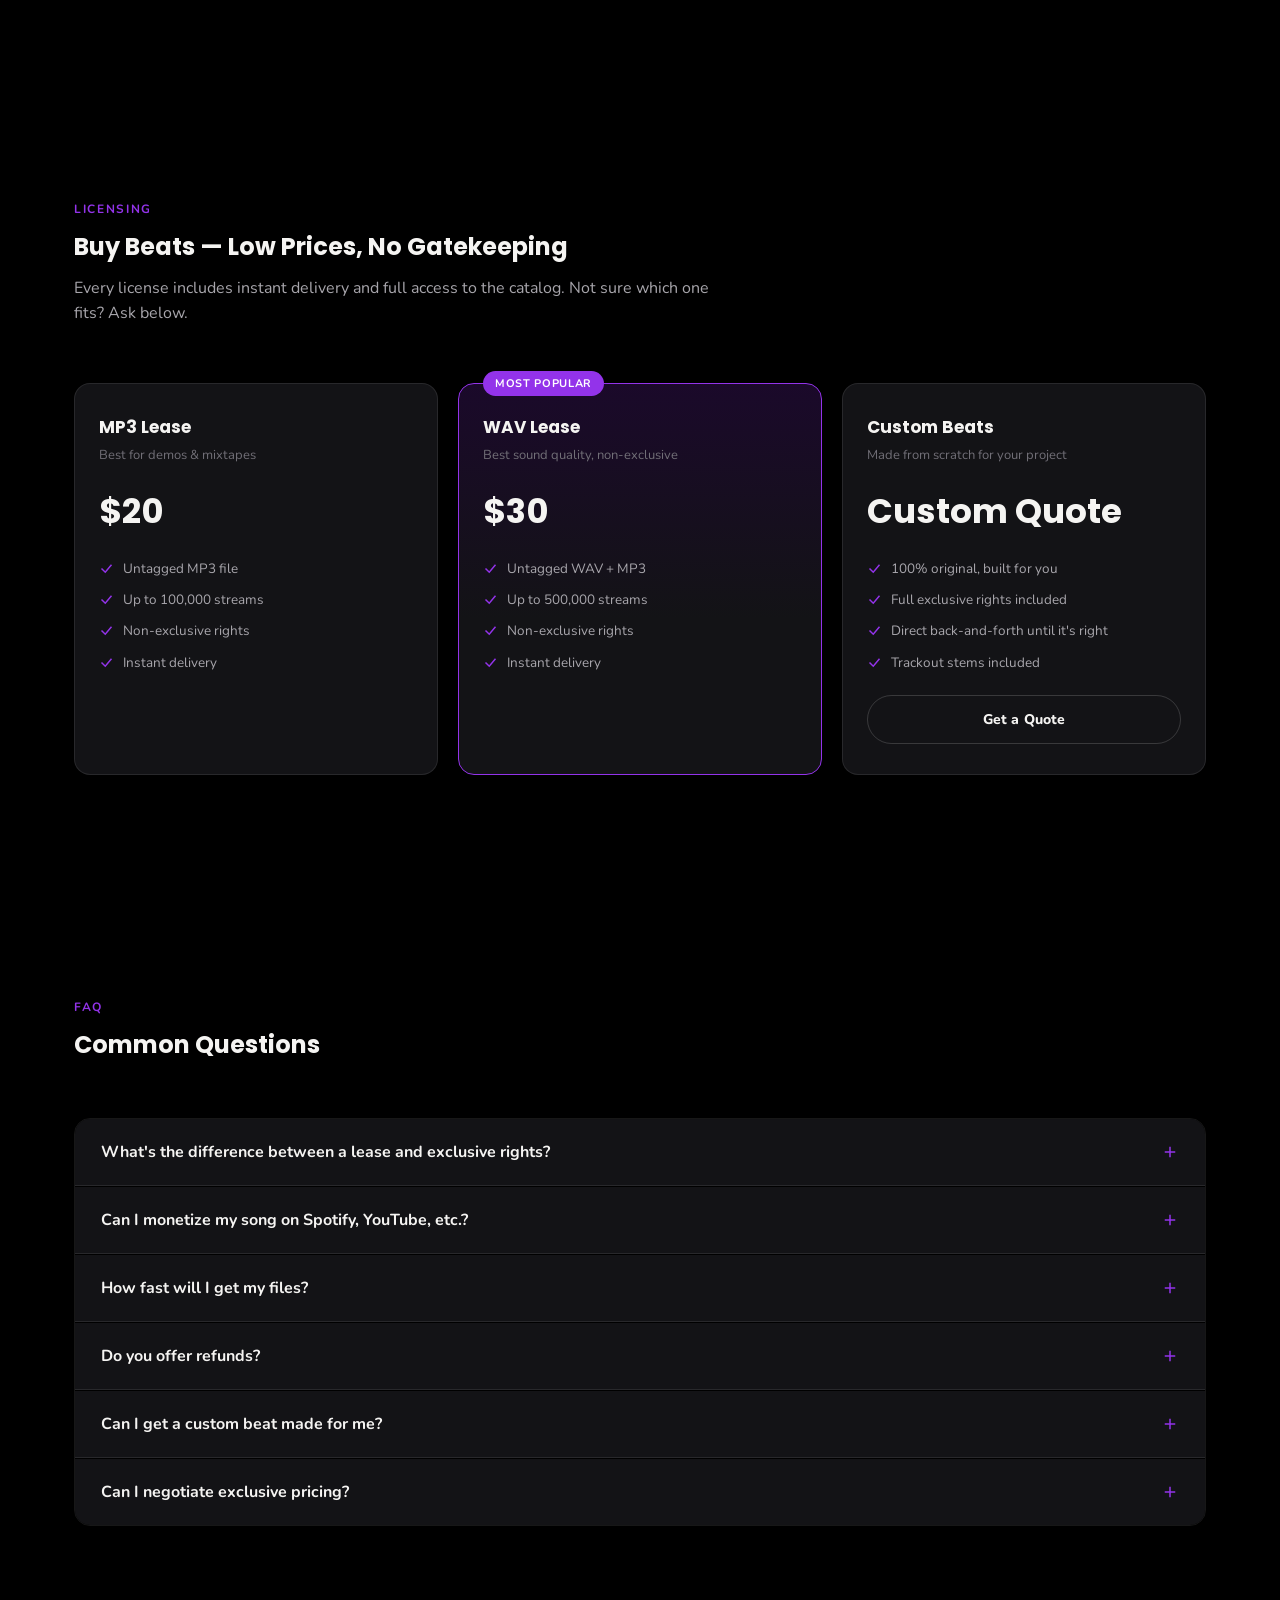
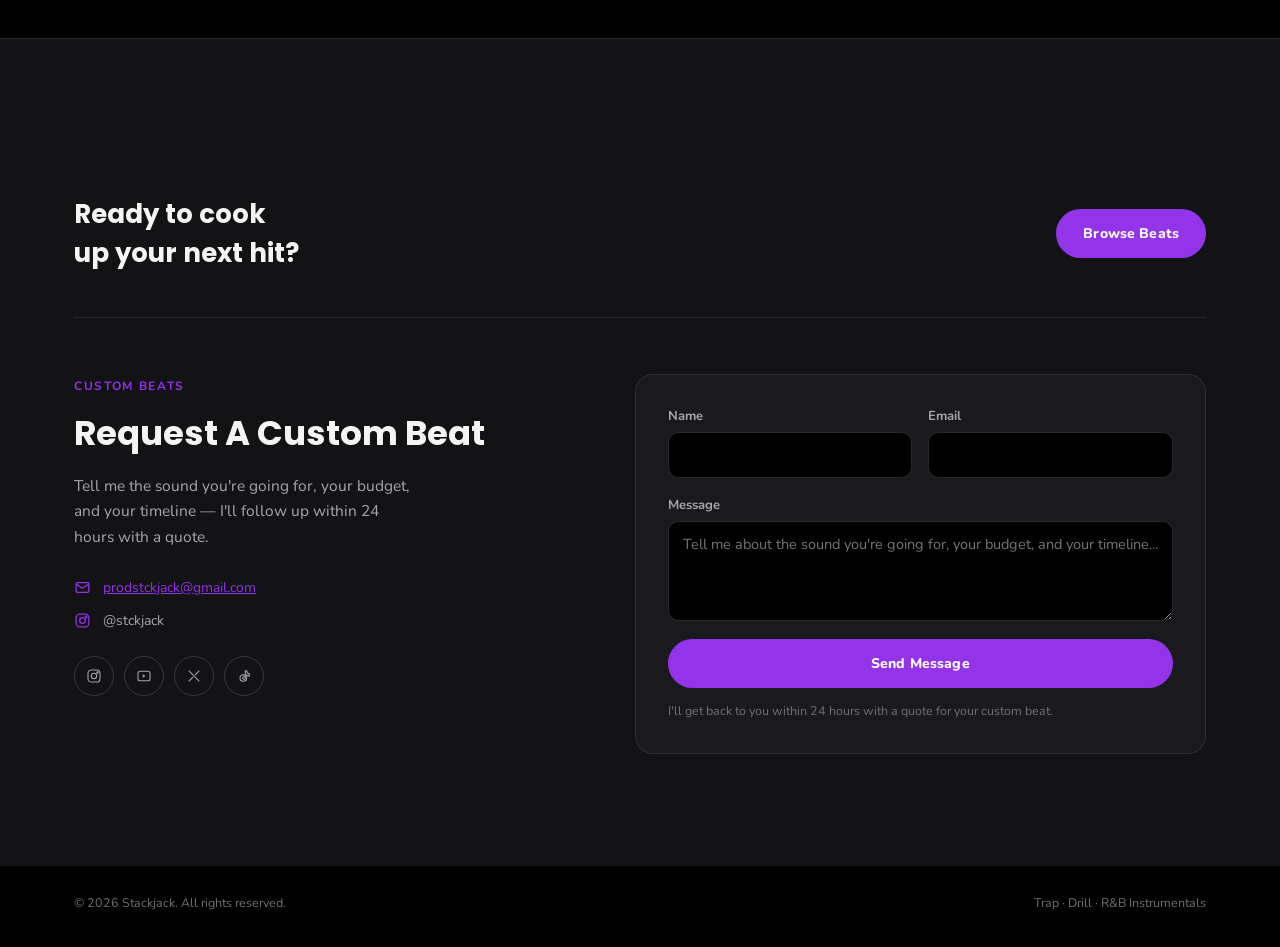
==== commit f27194a4: "Add Fast Break (136 BPM) to the beats catalog" ====
--- a/index.html
+++ b/index.html
@@ -304,17 +304,17 @@
           5. data-checkout    -> paste a Stripe Payment Link / Gumroad / Payhip URL here
                                  for that beat. Leave it "" and Buy opens an email to
                                  prodstckjack@gmail.com until you add one.
-          6. audio preview    -> replace the base64 after "data:audio/mpeg;base64," on
-                                 the <audio> tag with a short (15-20s) MP3 clip encoded
-                                 as base64. In a terminal: base64 -w 0 clip.mp3
-                                 Keep clips short and MP3-only -- this embeds every
-                                 preview directly in the page, so a longer clip or a
-                                 WAV file makes the file noticeably heavier.
+          6. audio src        -> put a short (15-20s) MP3 preview clip in the
+                                 previews/ folder next to this file, then set the
+                                 <audio> tag's src to "previews/your-file-name.mp3".
+                                 Previews load only when someone hits play (not on
+                                 page load), so this scales fine to 100+ beats --
+                                 unlike embedding audio directly in the page.
         Paste new blocks in any order — nothing else needs updating.
       -->
       <div class="beat-row">
         <button type="button" class="beat-row-play js-play" aria-label="Play preview of Flip Cup"><svg class="icon-play" width="14" height="14" viewBox="0 0 24 24" fill="none"><path d="M9 7.5L18 12L9 16.5V7.5Z" fill="currentColor"/></svg><svg class="icon-pause" width="14" height="14" viewBox="0 0 24 24" fill="none" style="display:none"><rect x="7" y="6" width="4" height="12" fill="currentColor"/><rect x="14" y="6" width="4" height="12" fill="currentColor"/></svg></button>
-        <audio class="beat-audio" preload="none" src="[data-uri]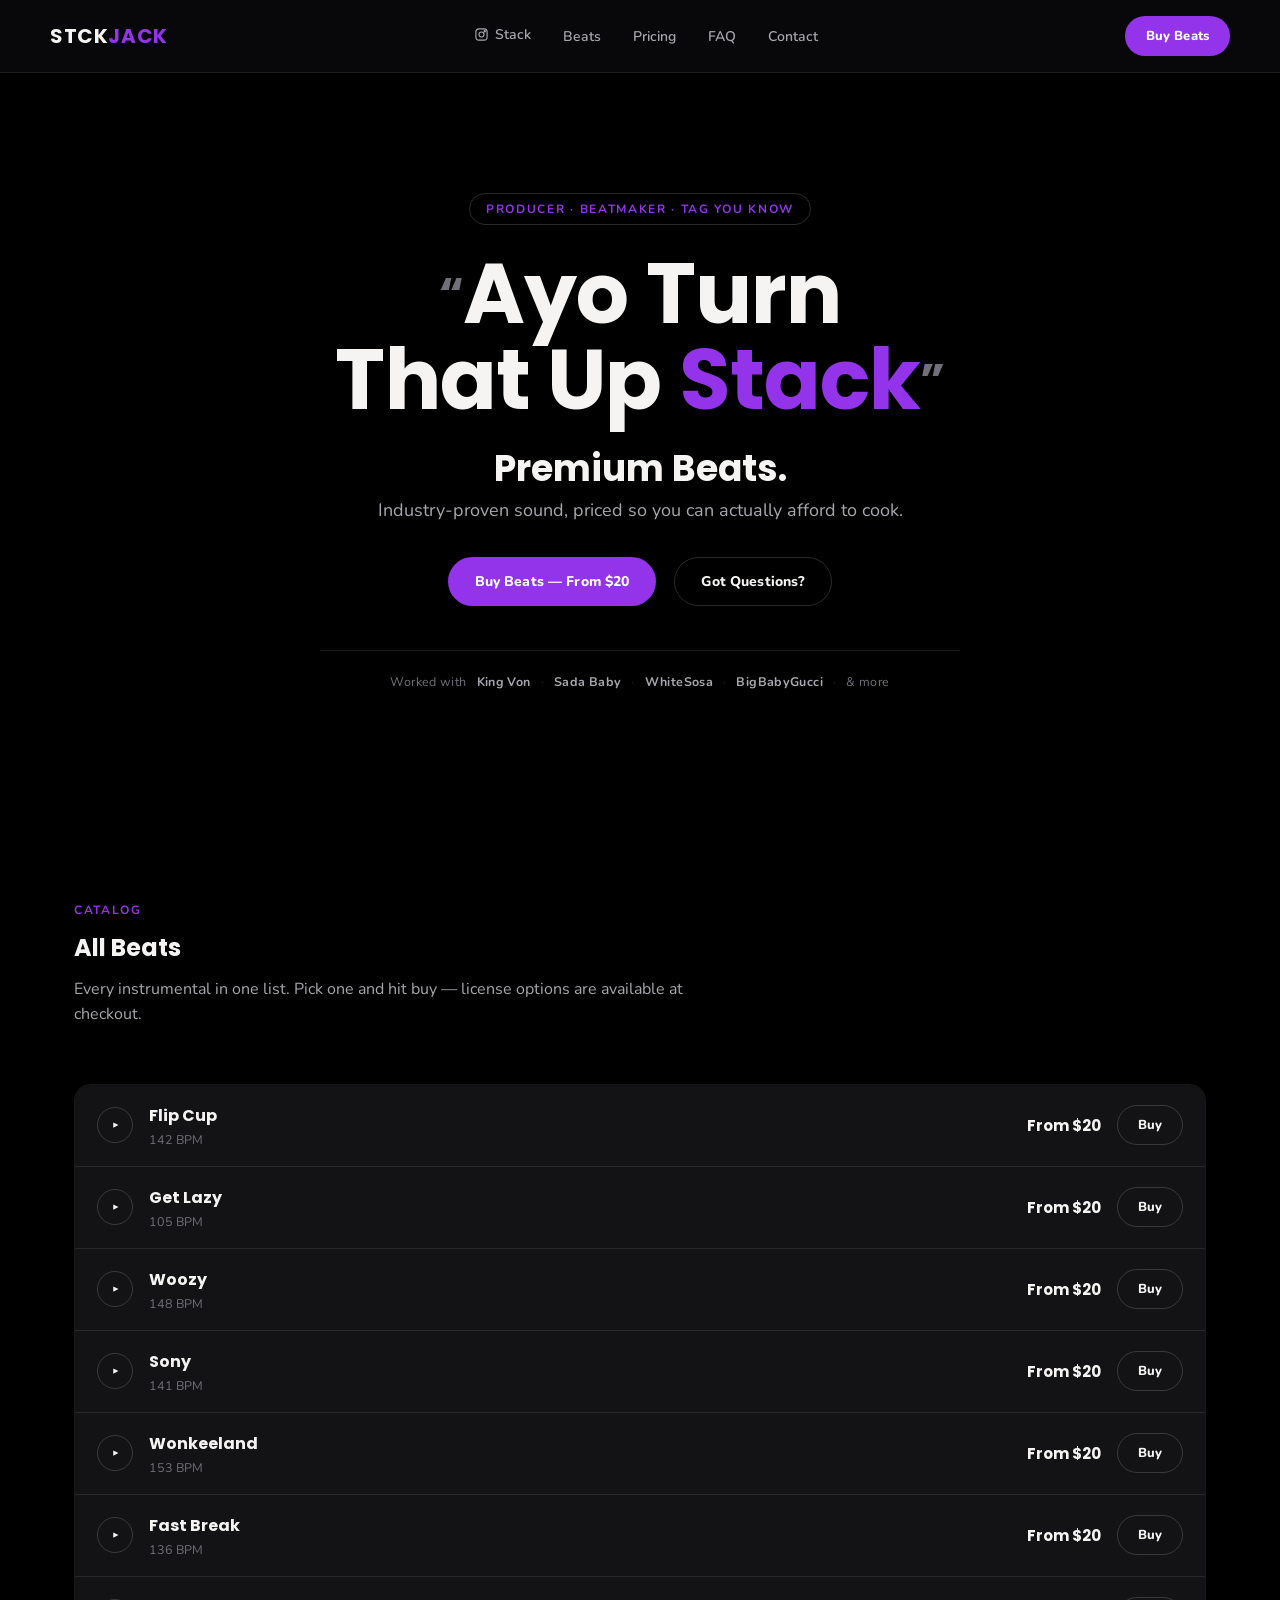
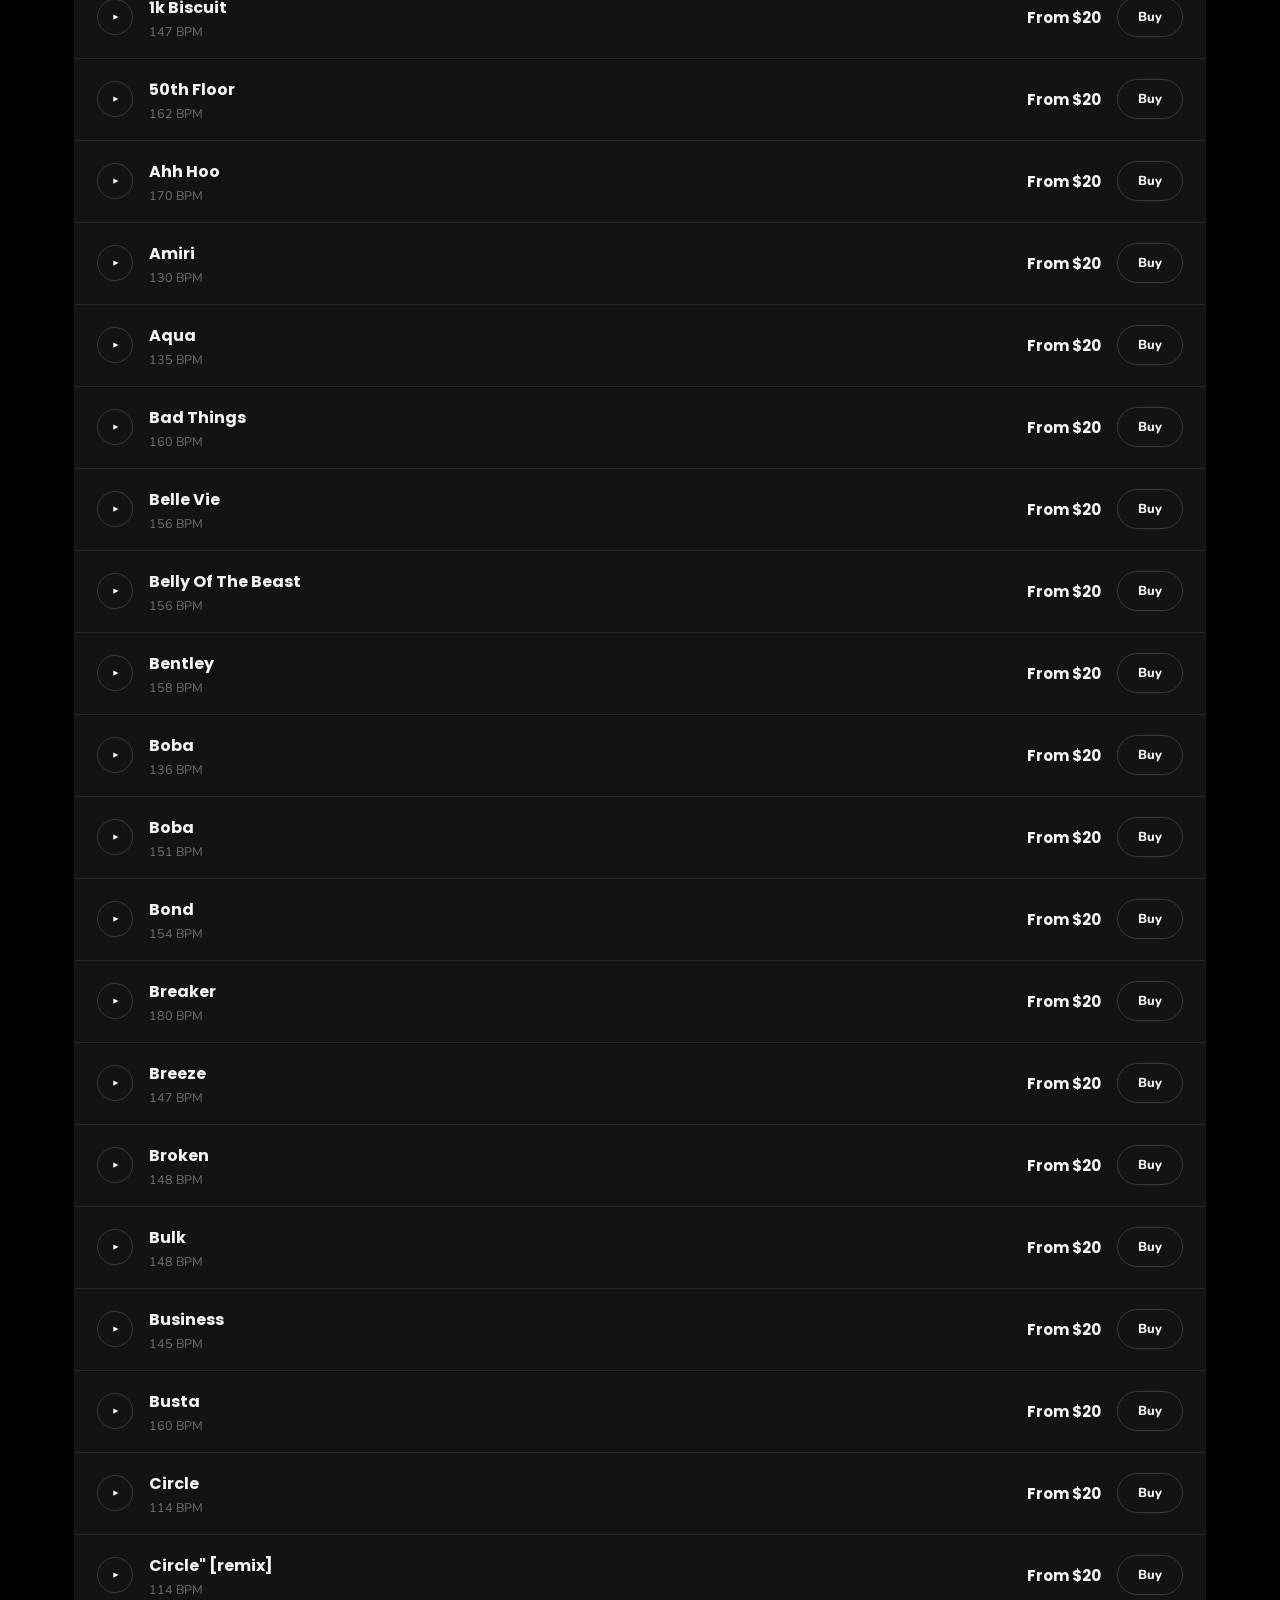
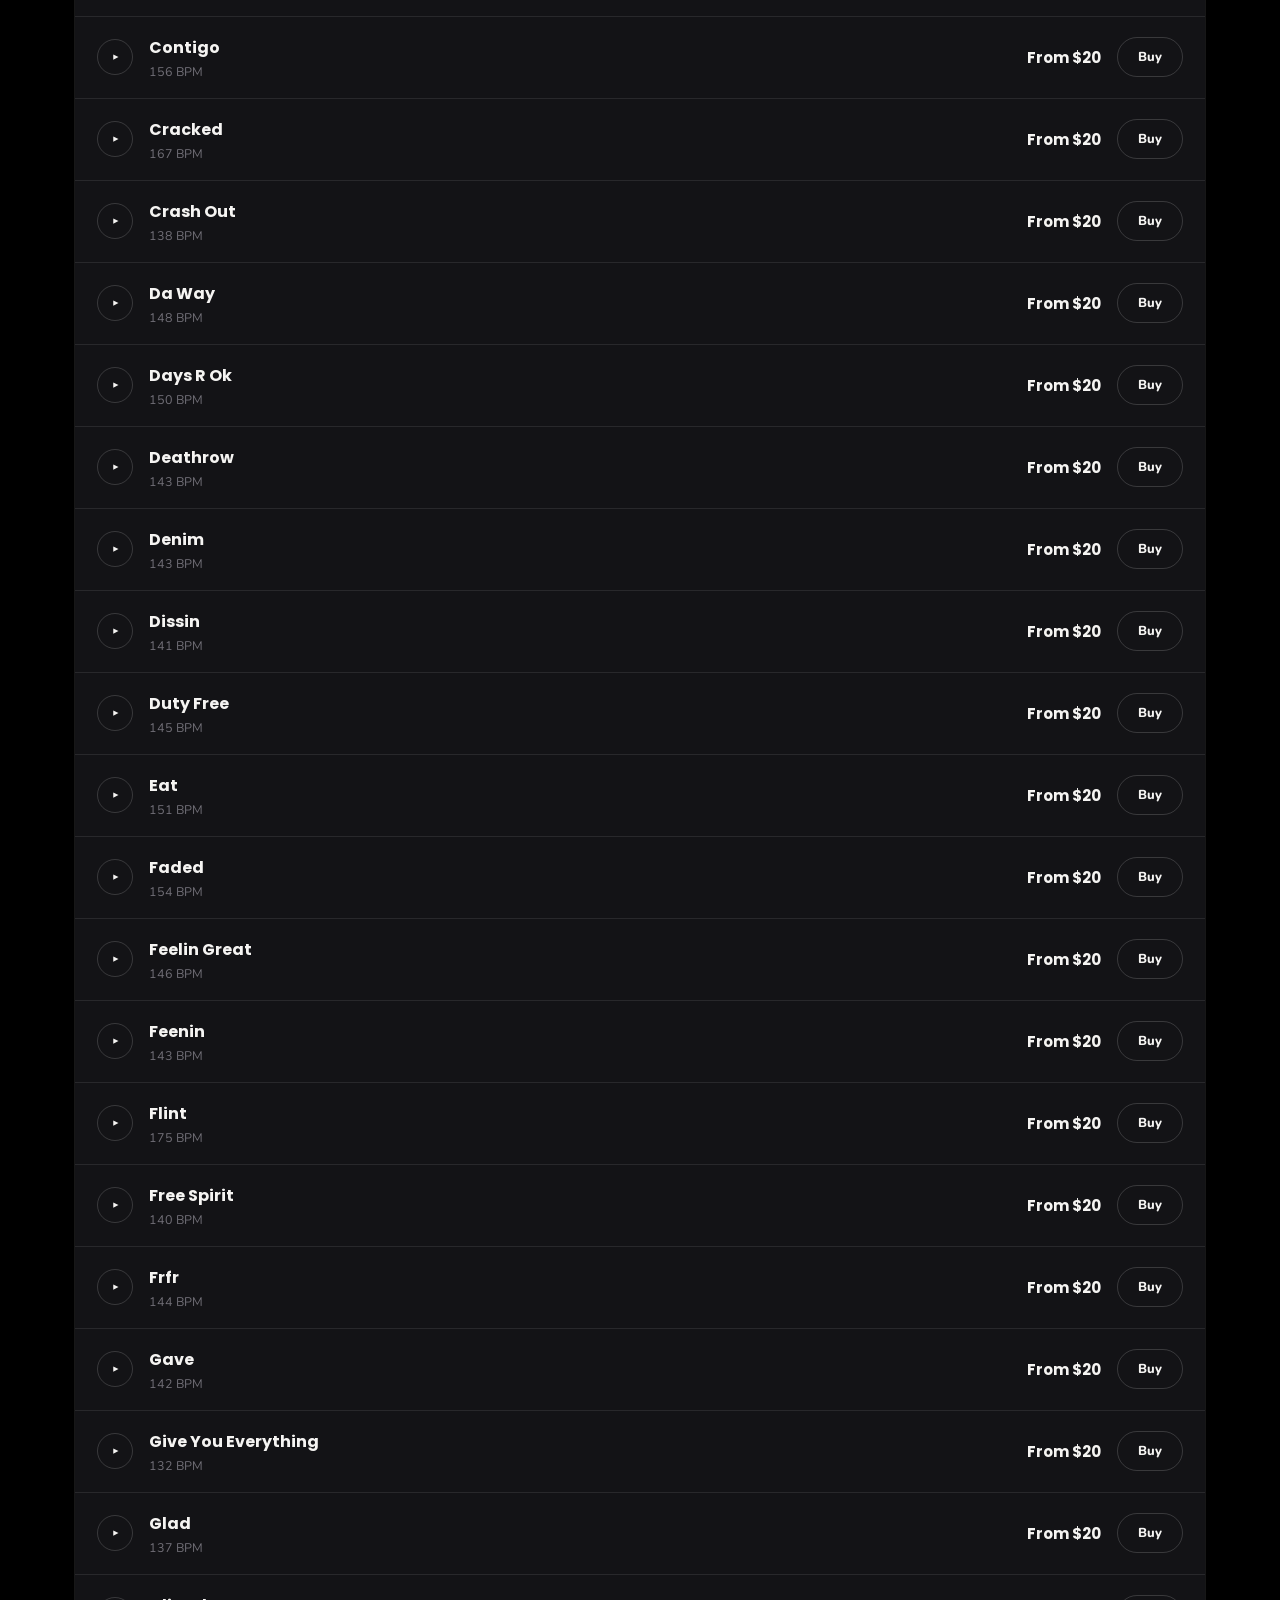
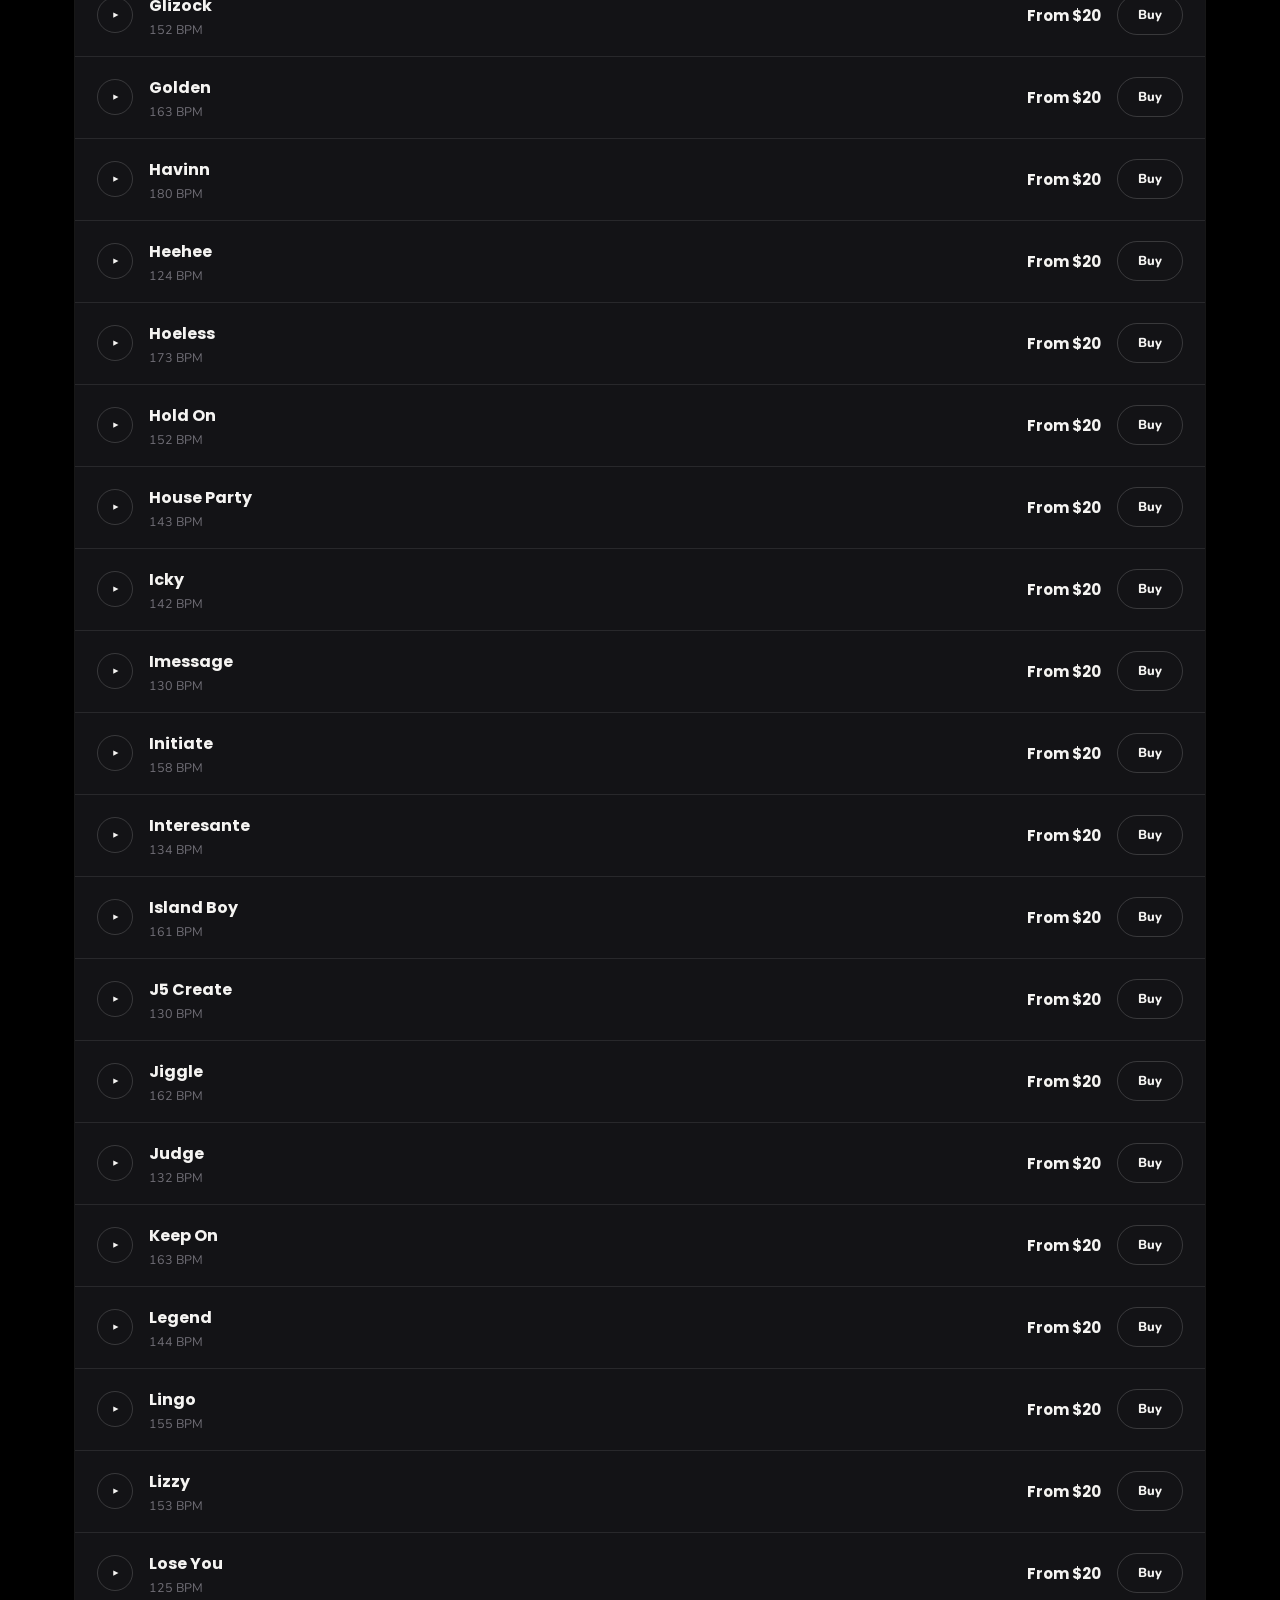
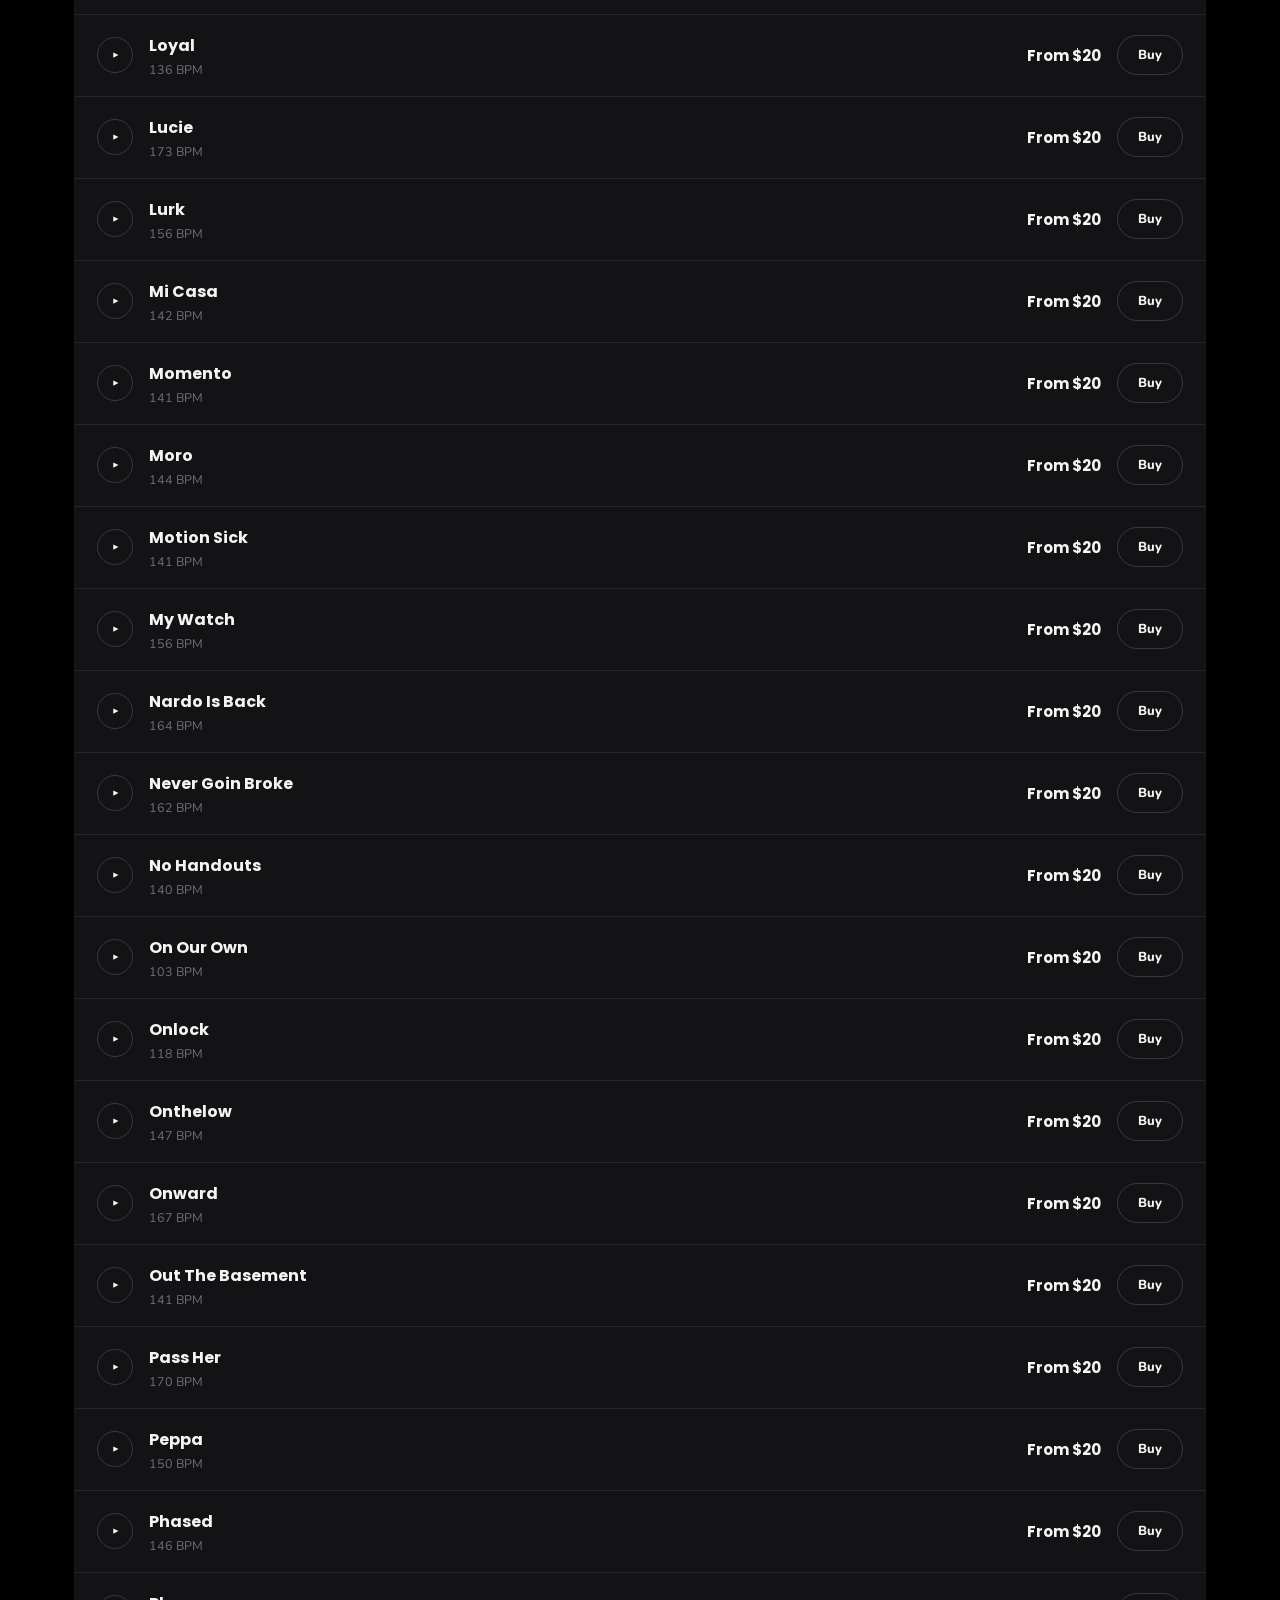
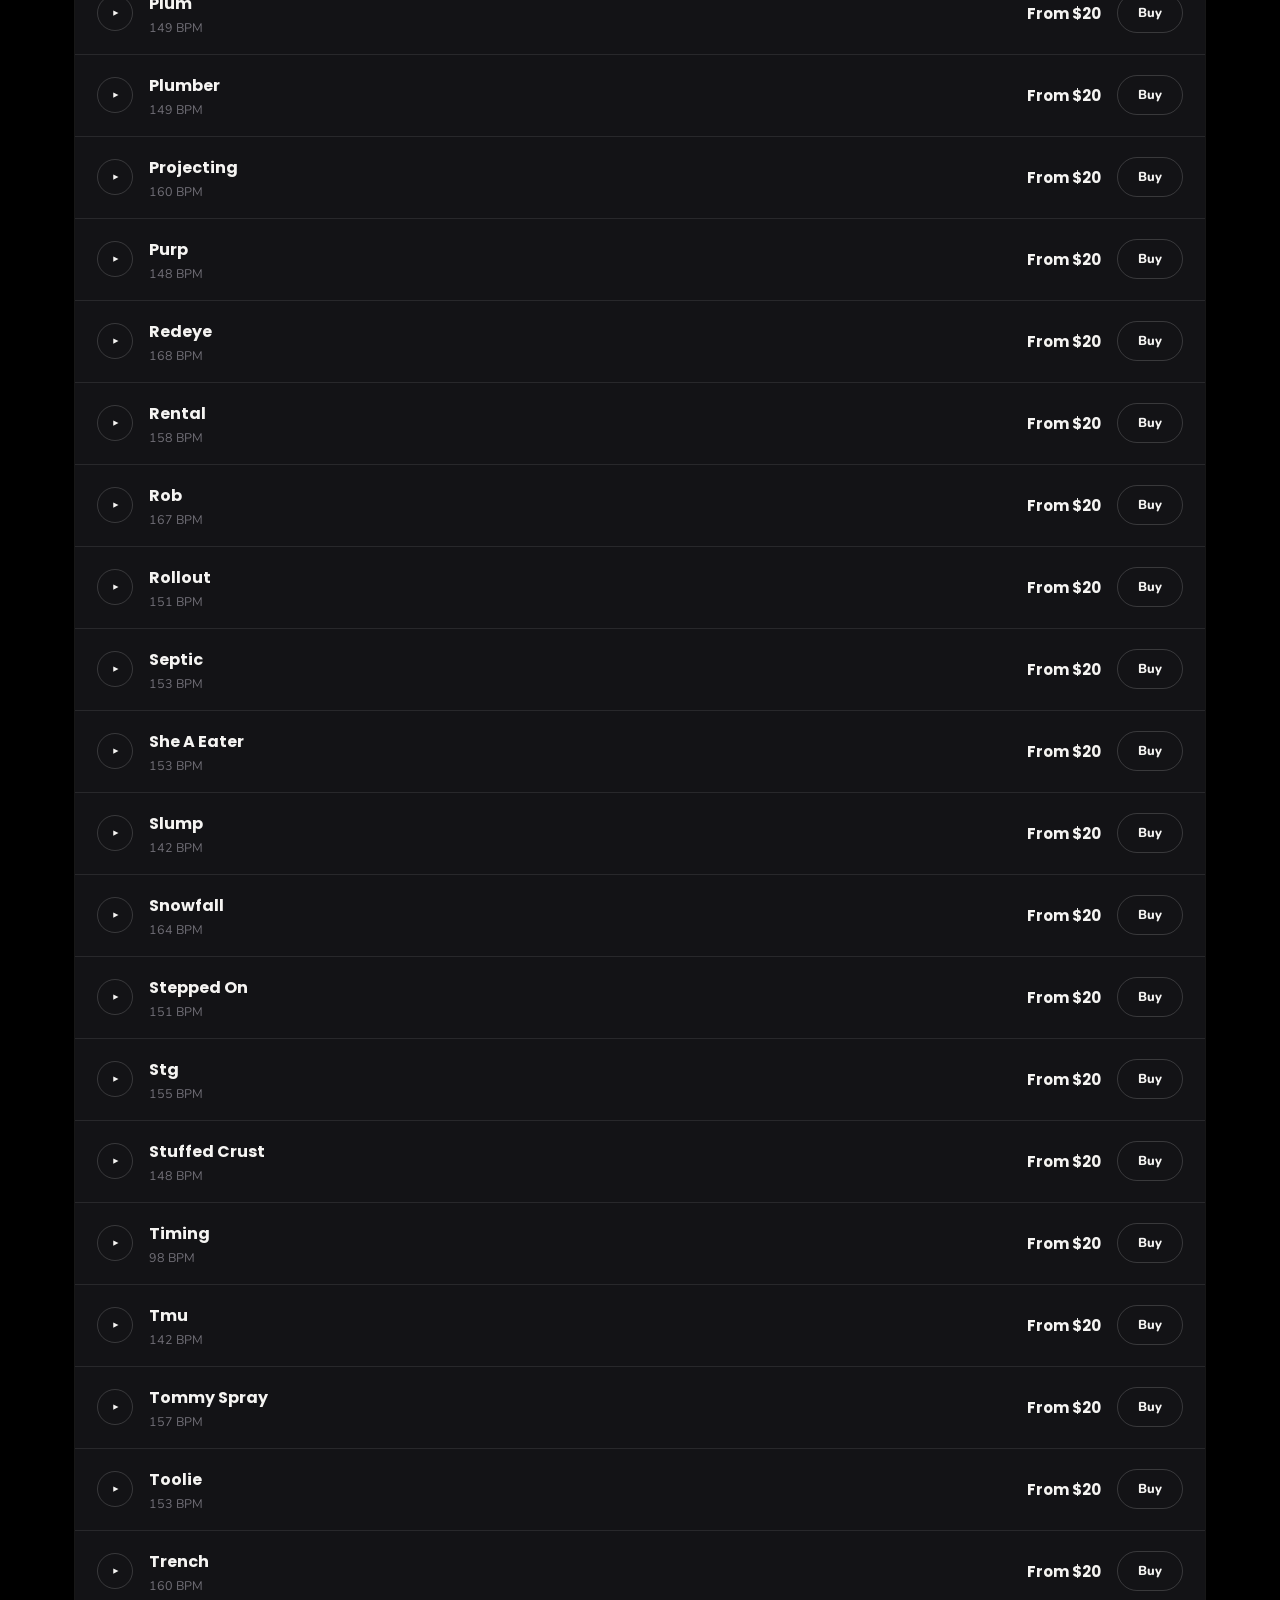
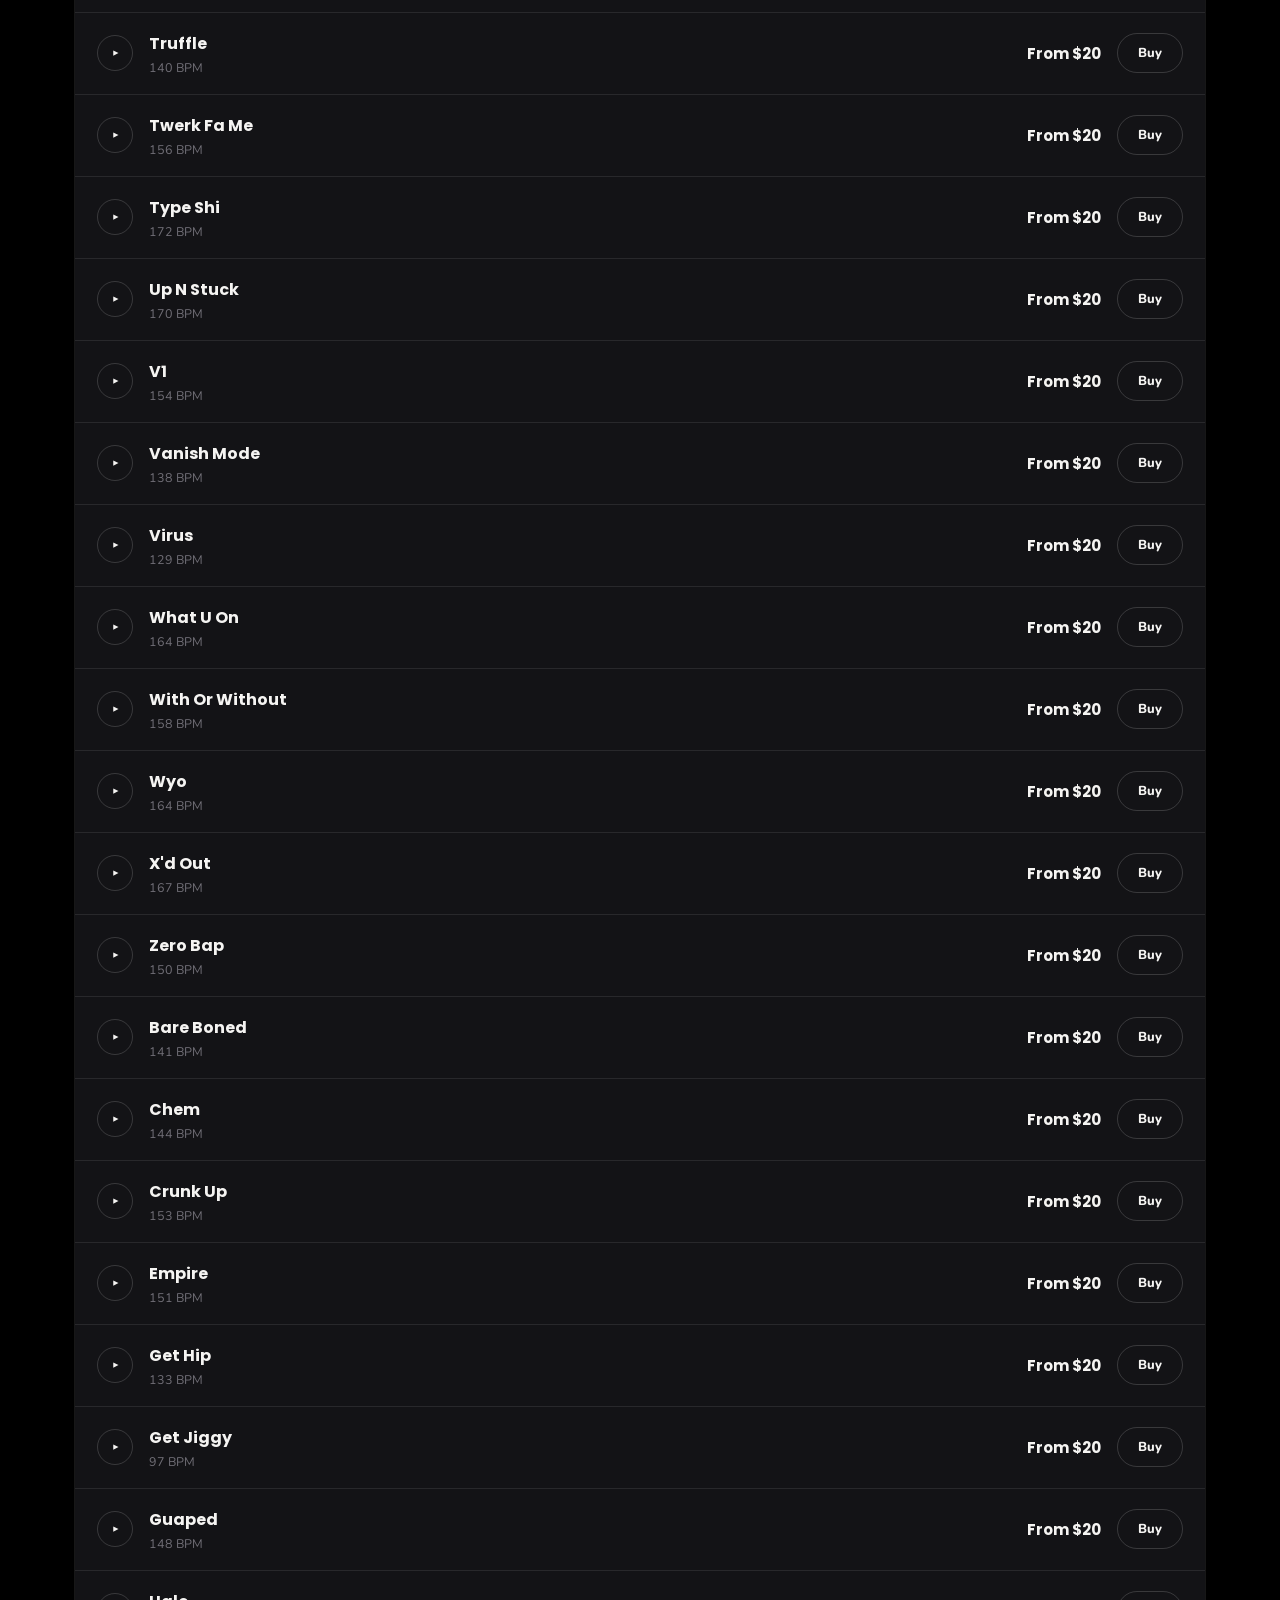
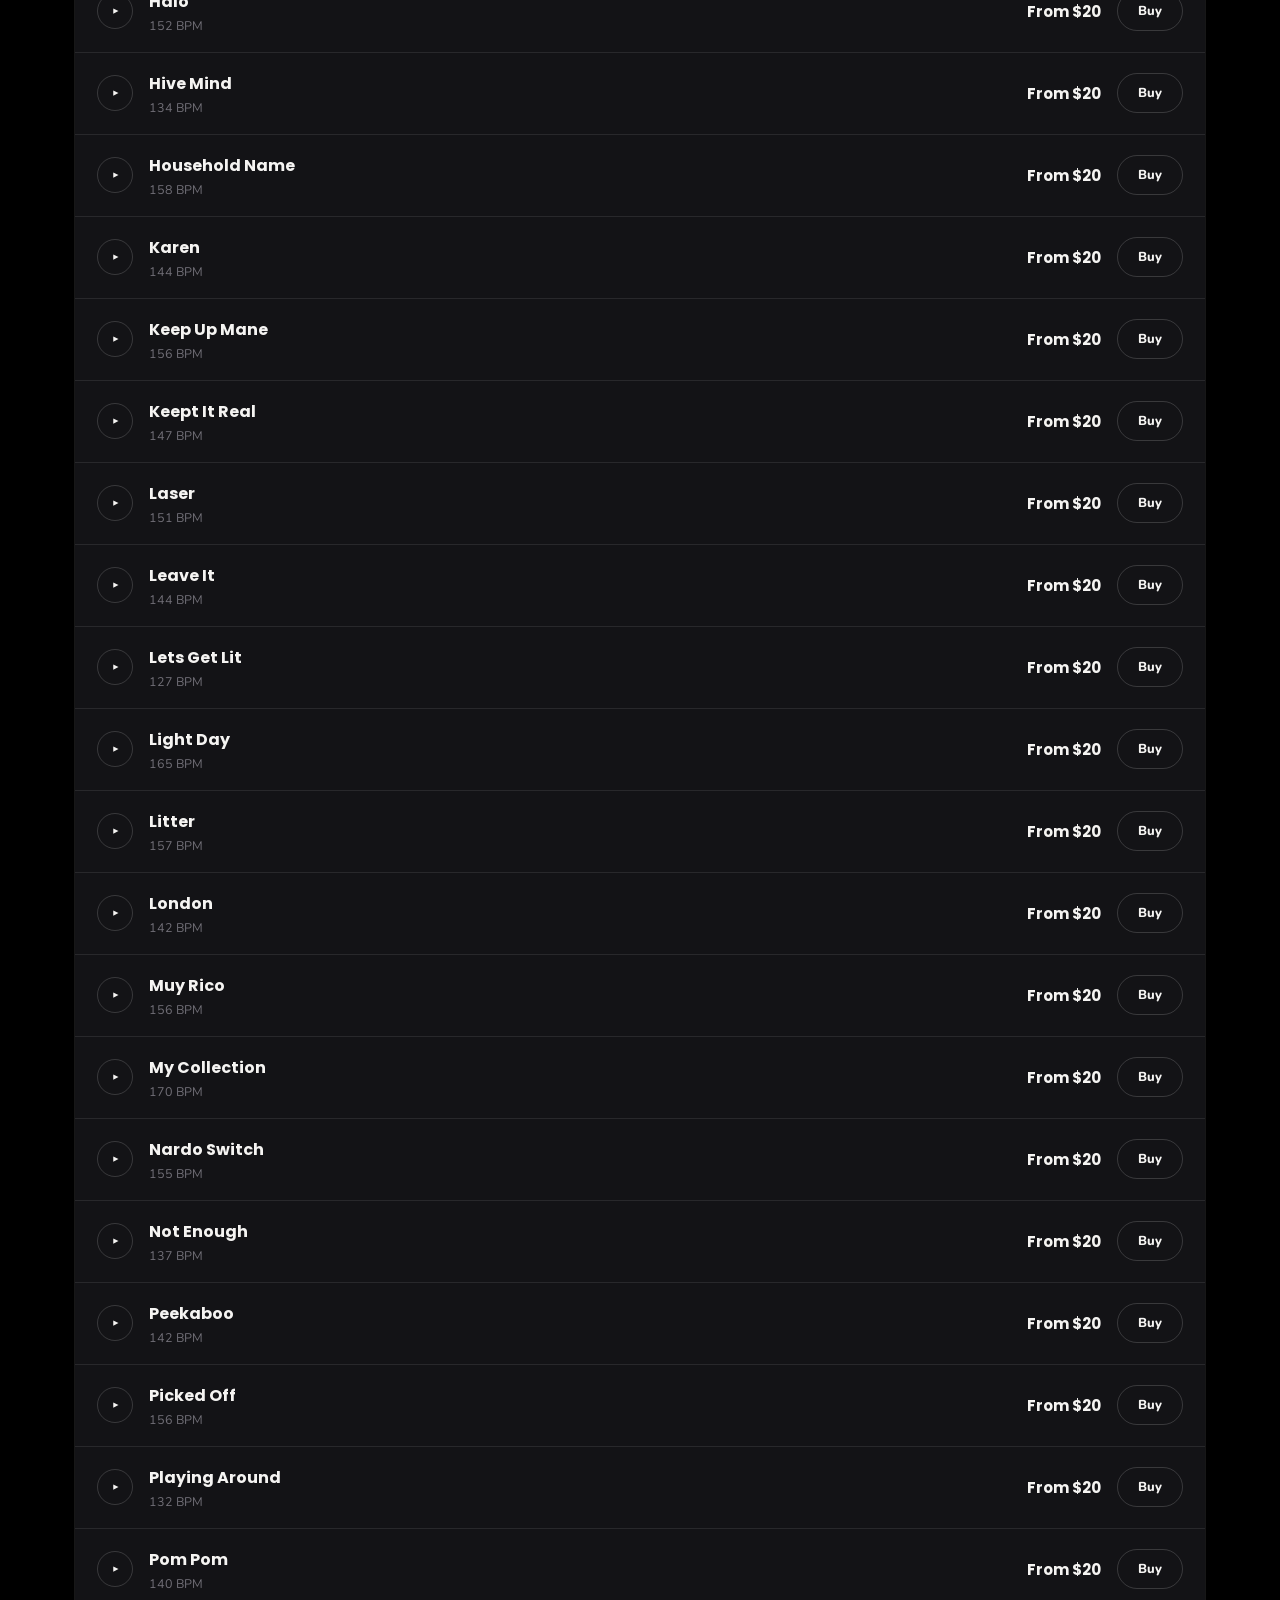
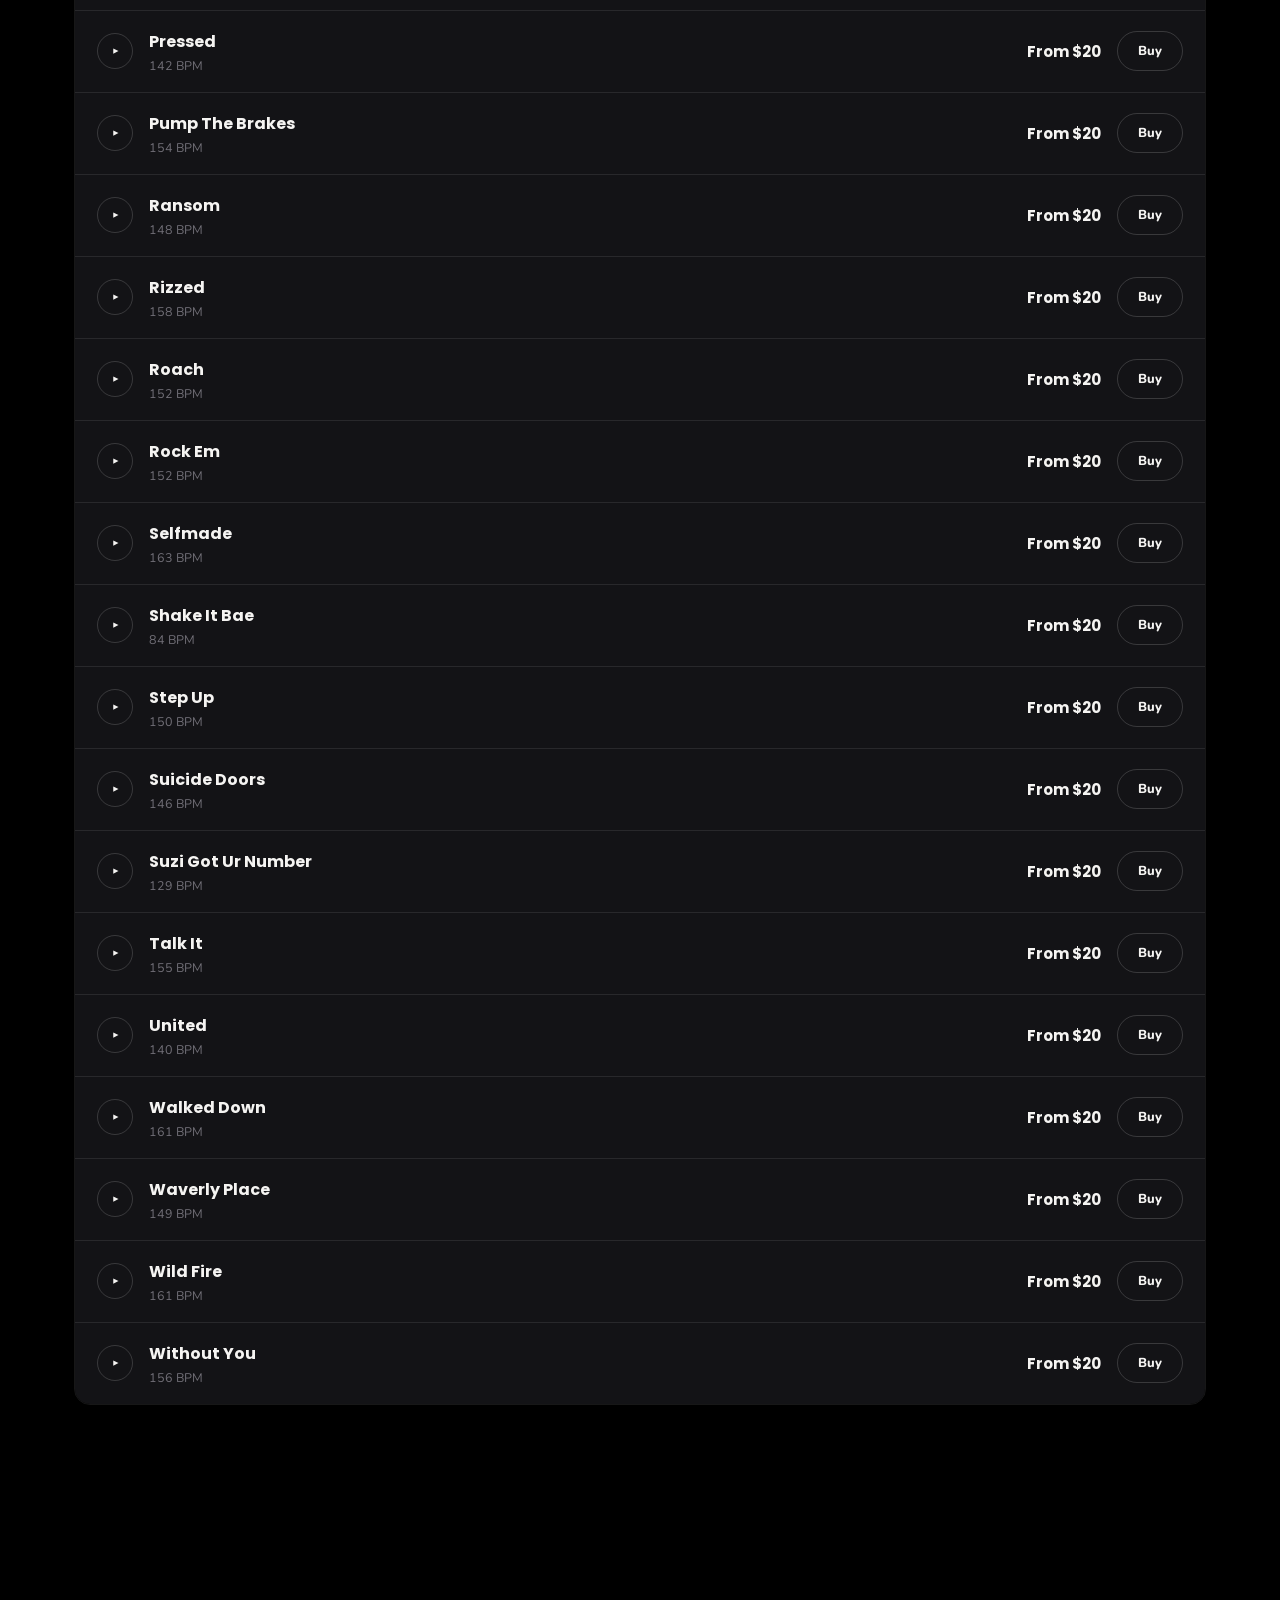
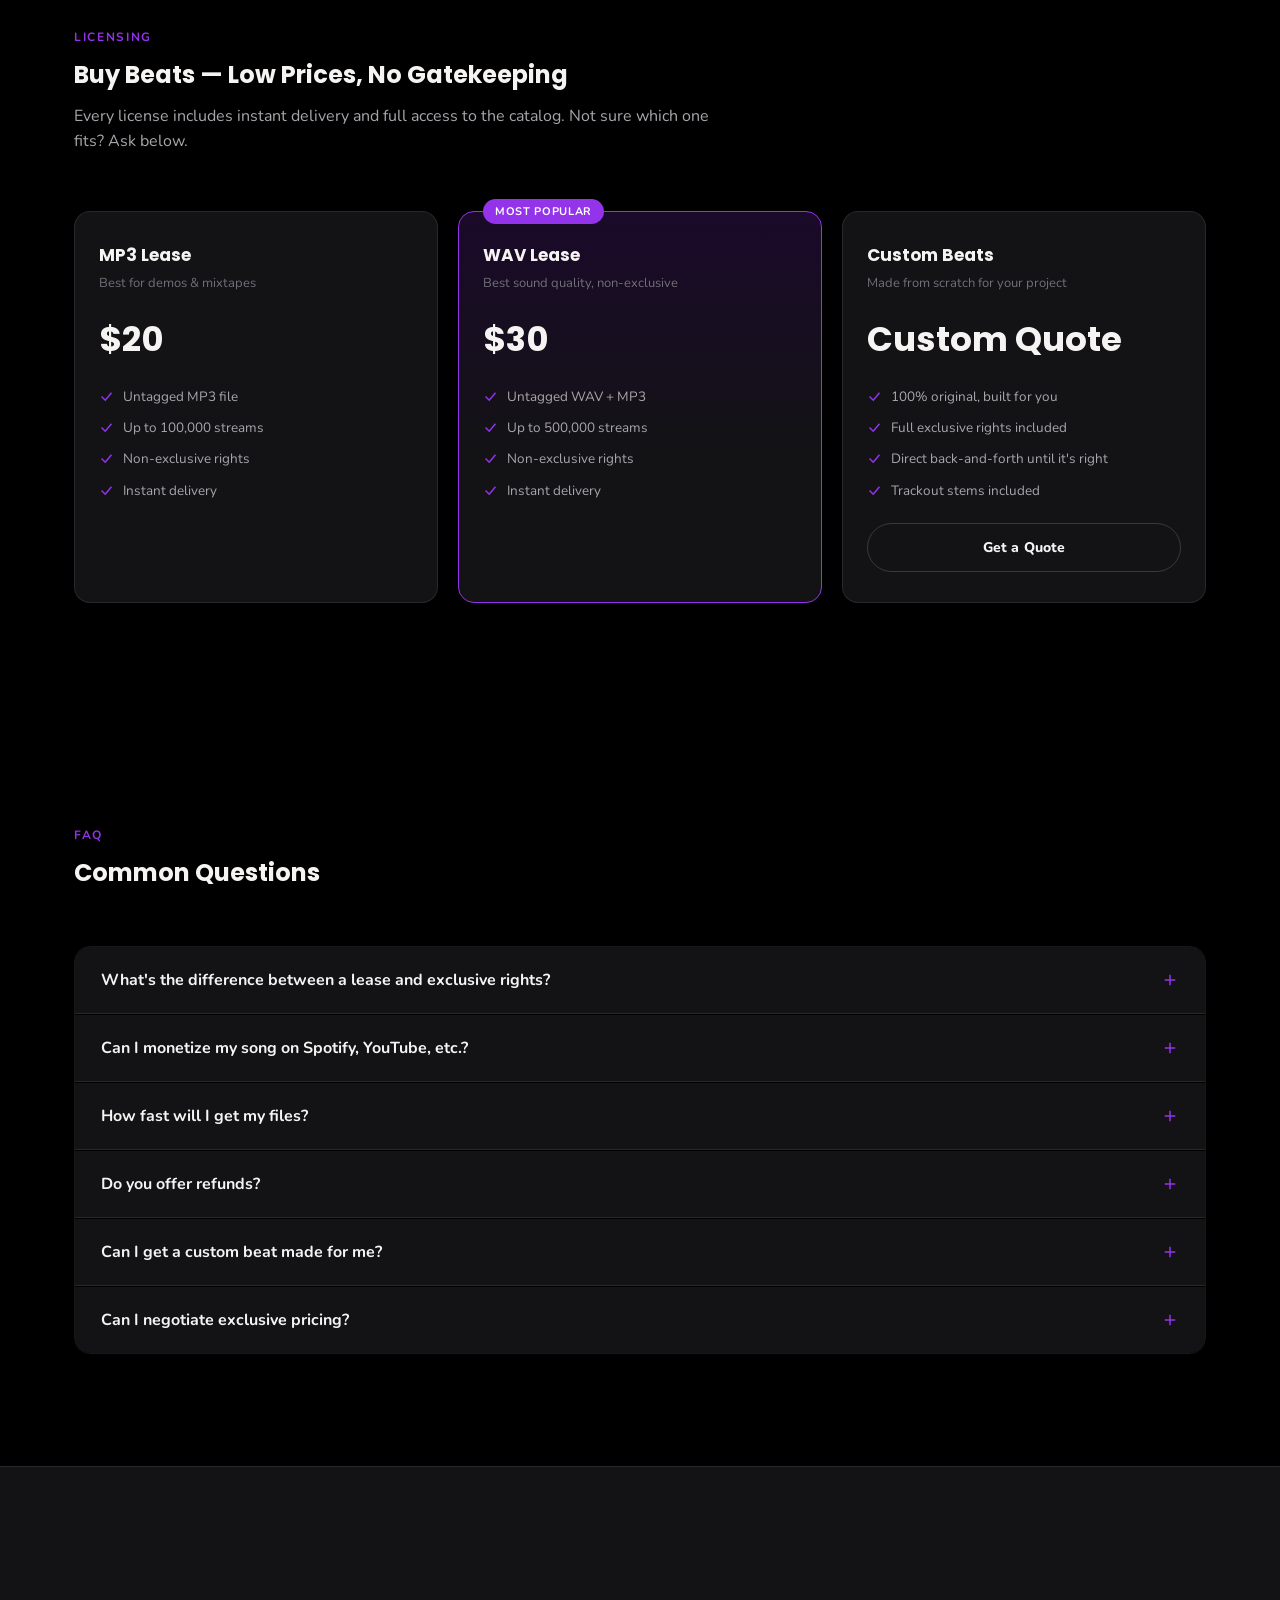
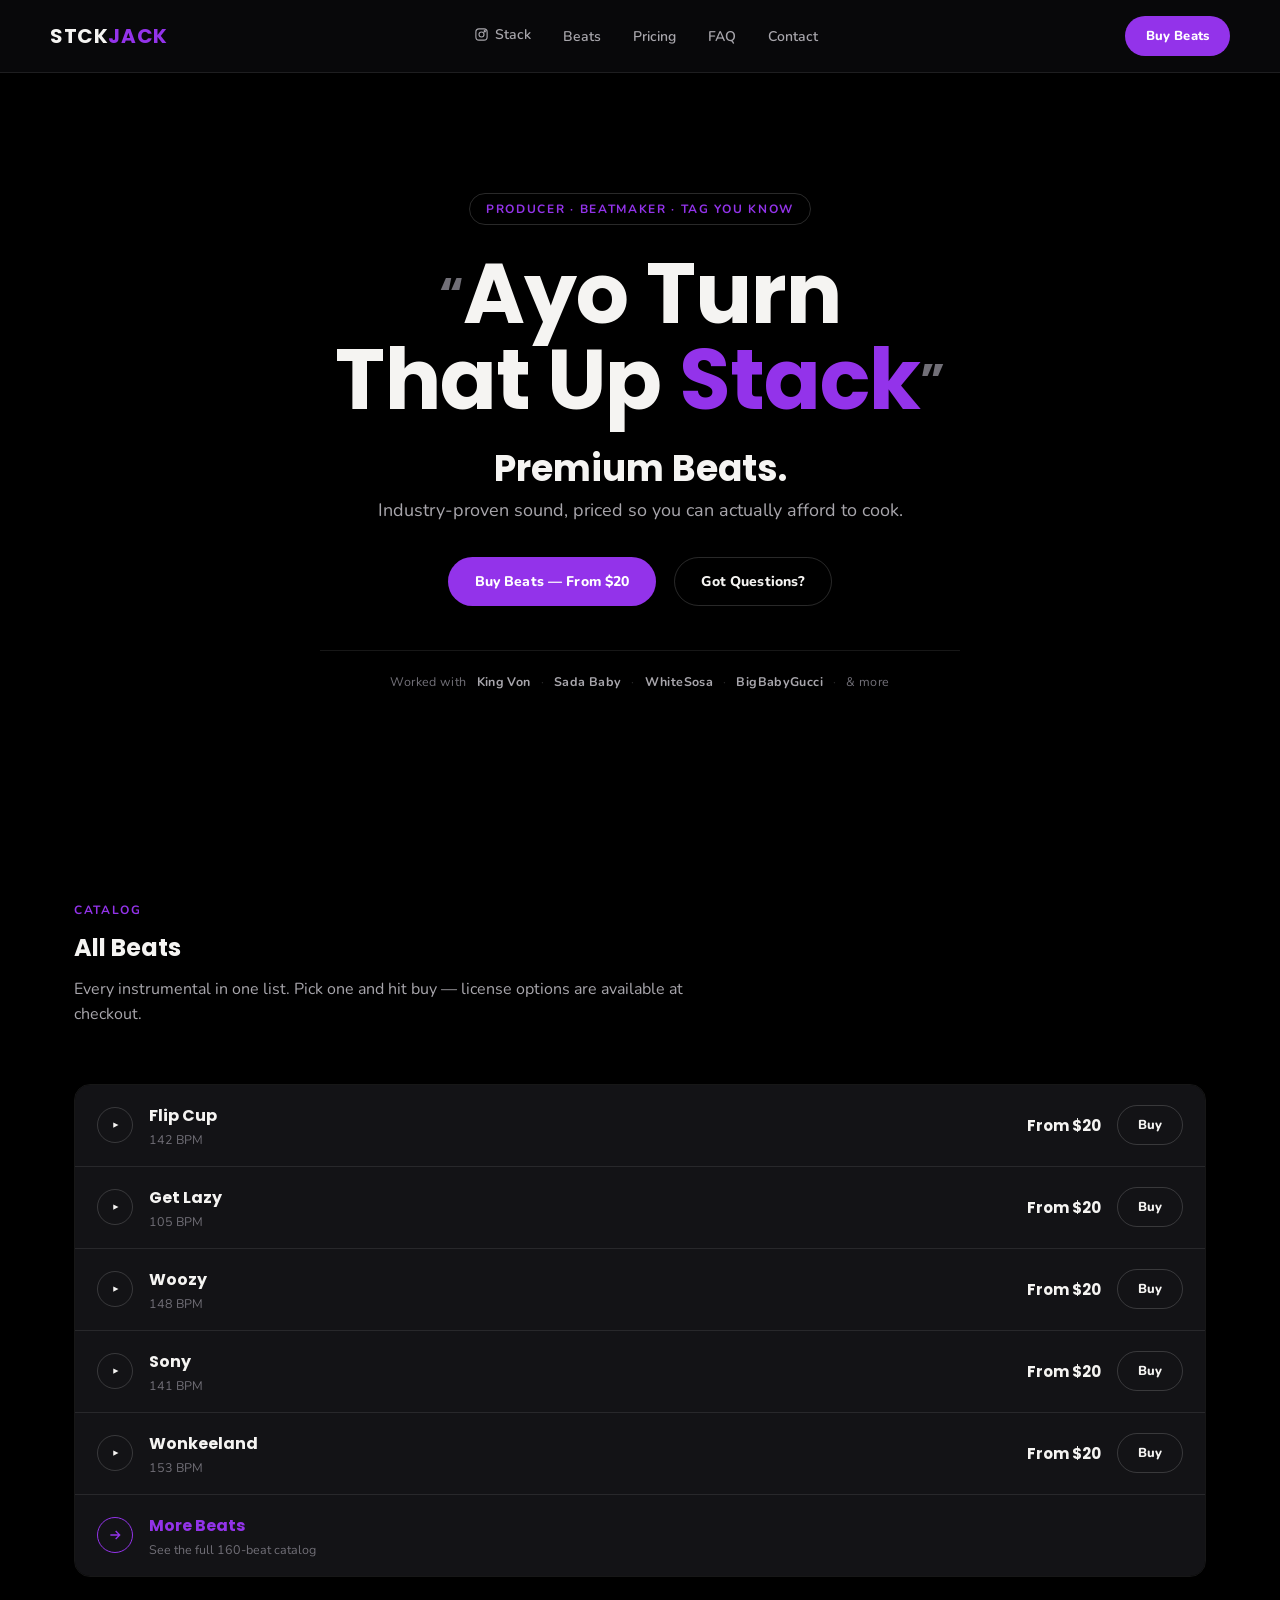
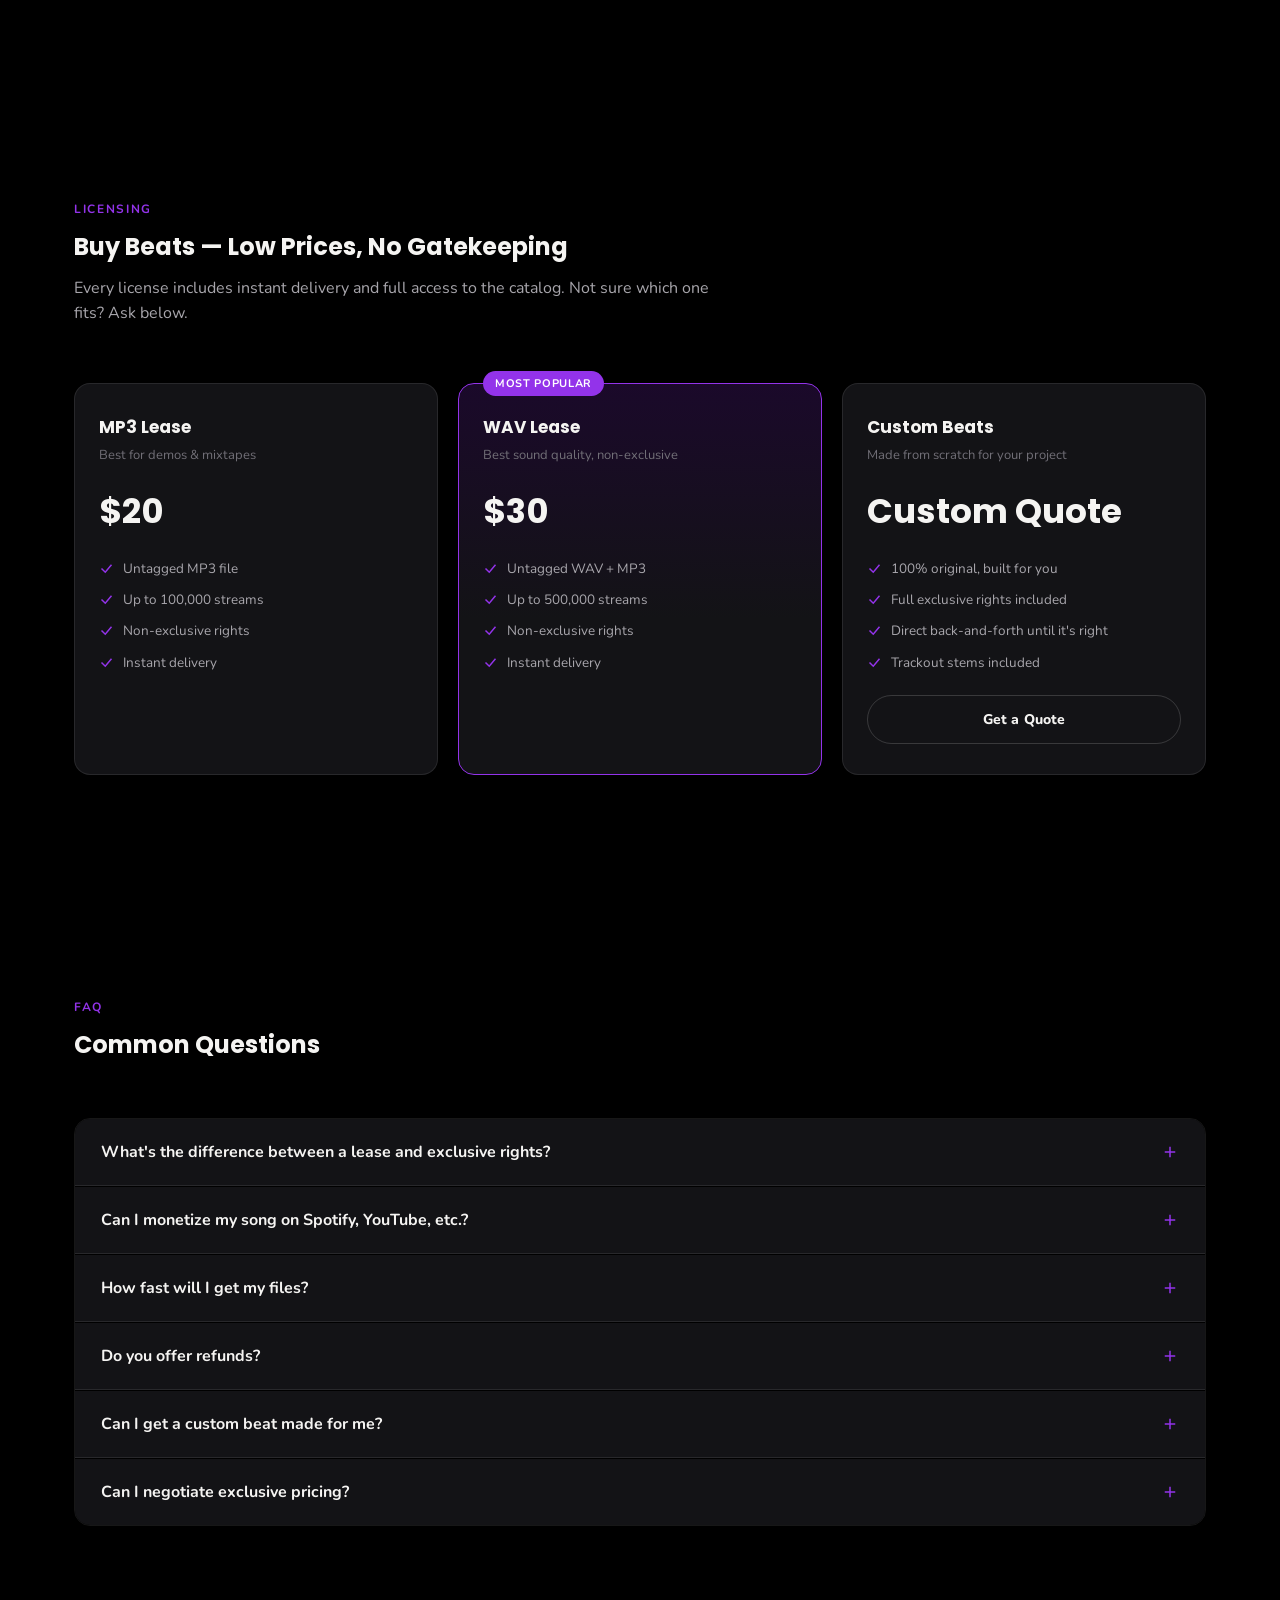
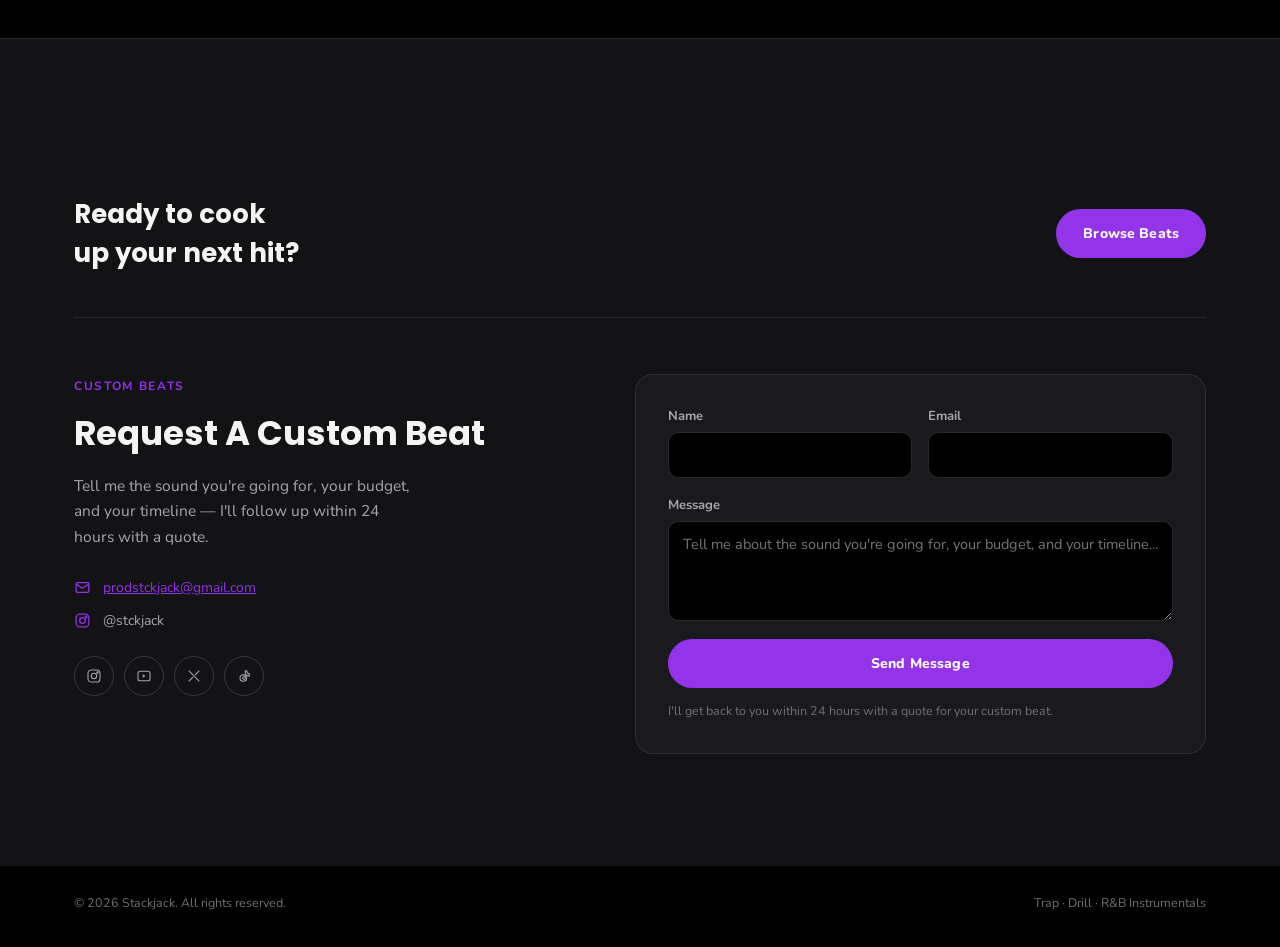
